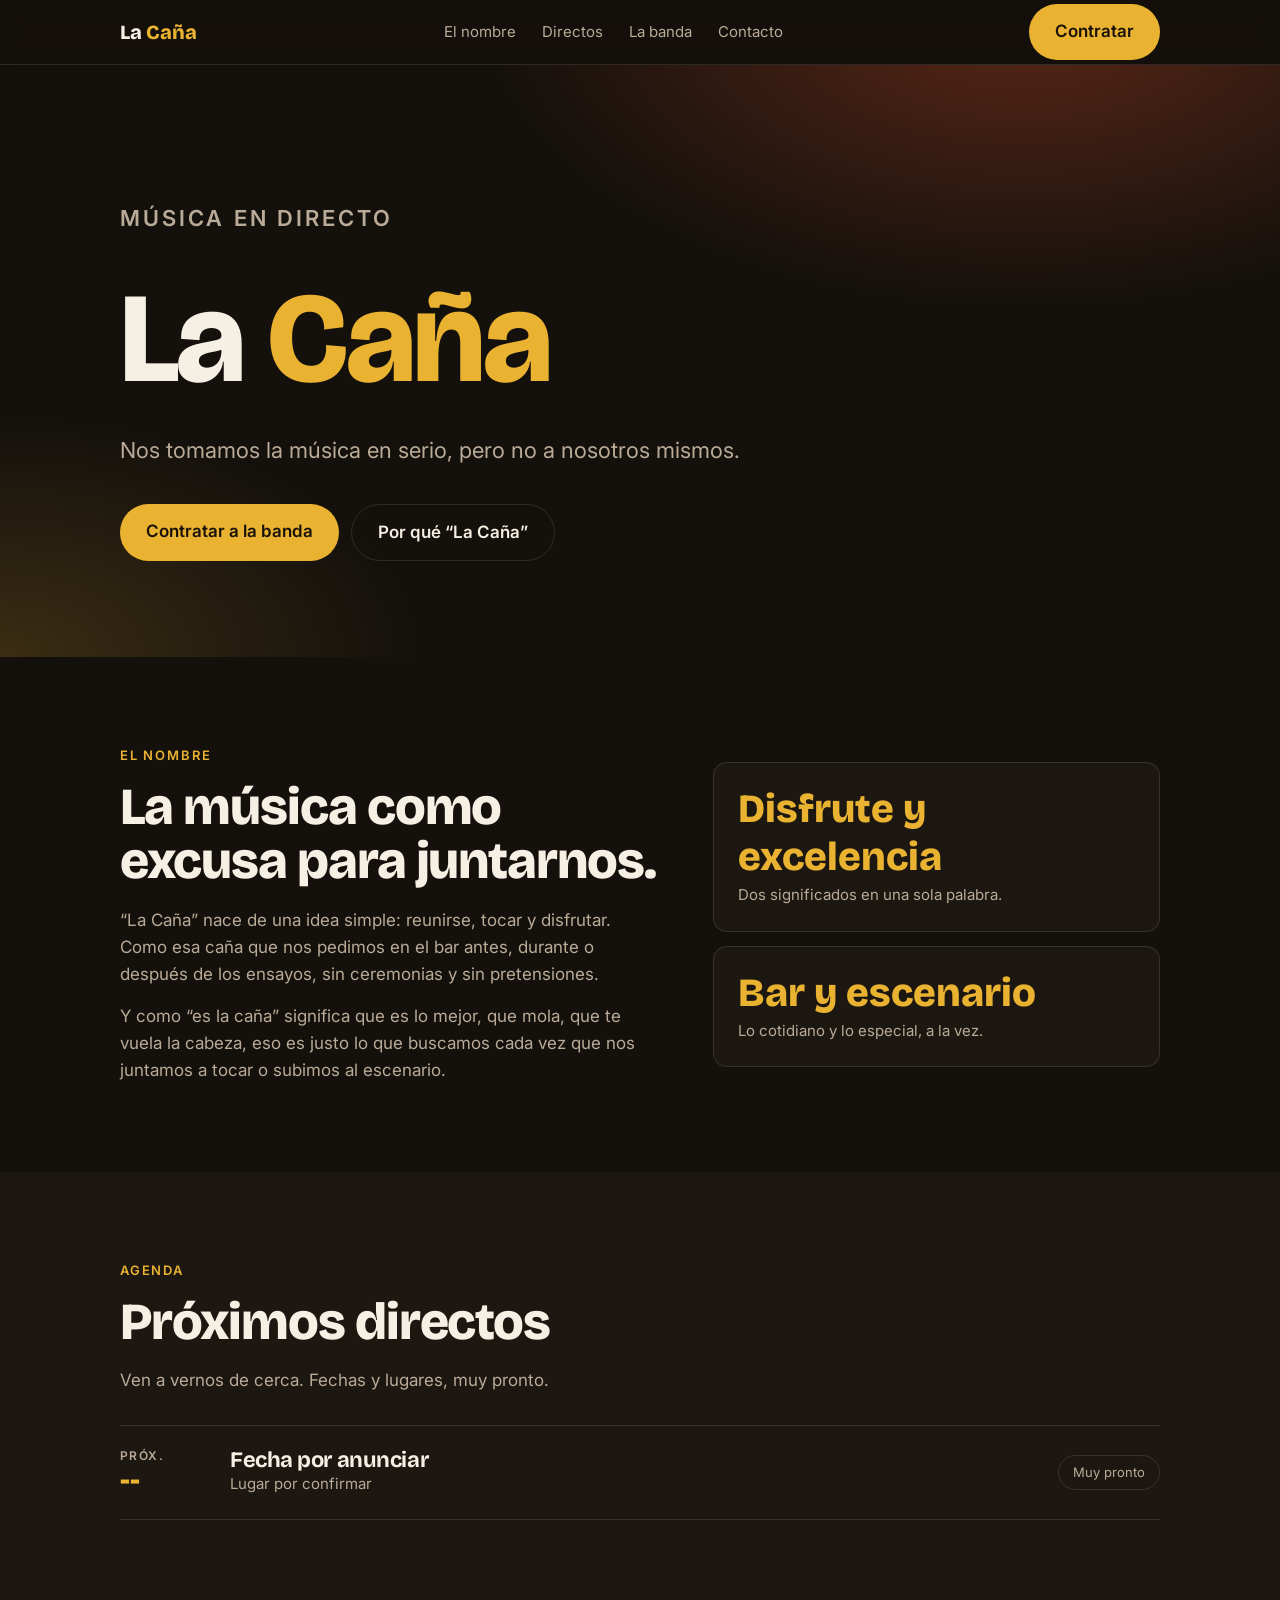
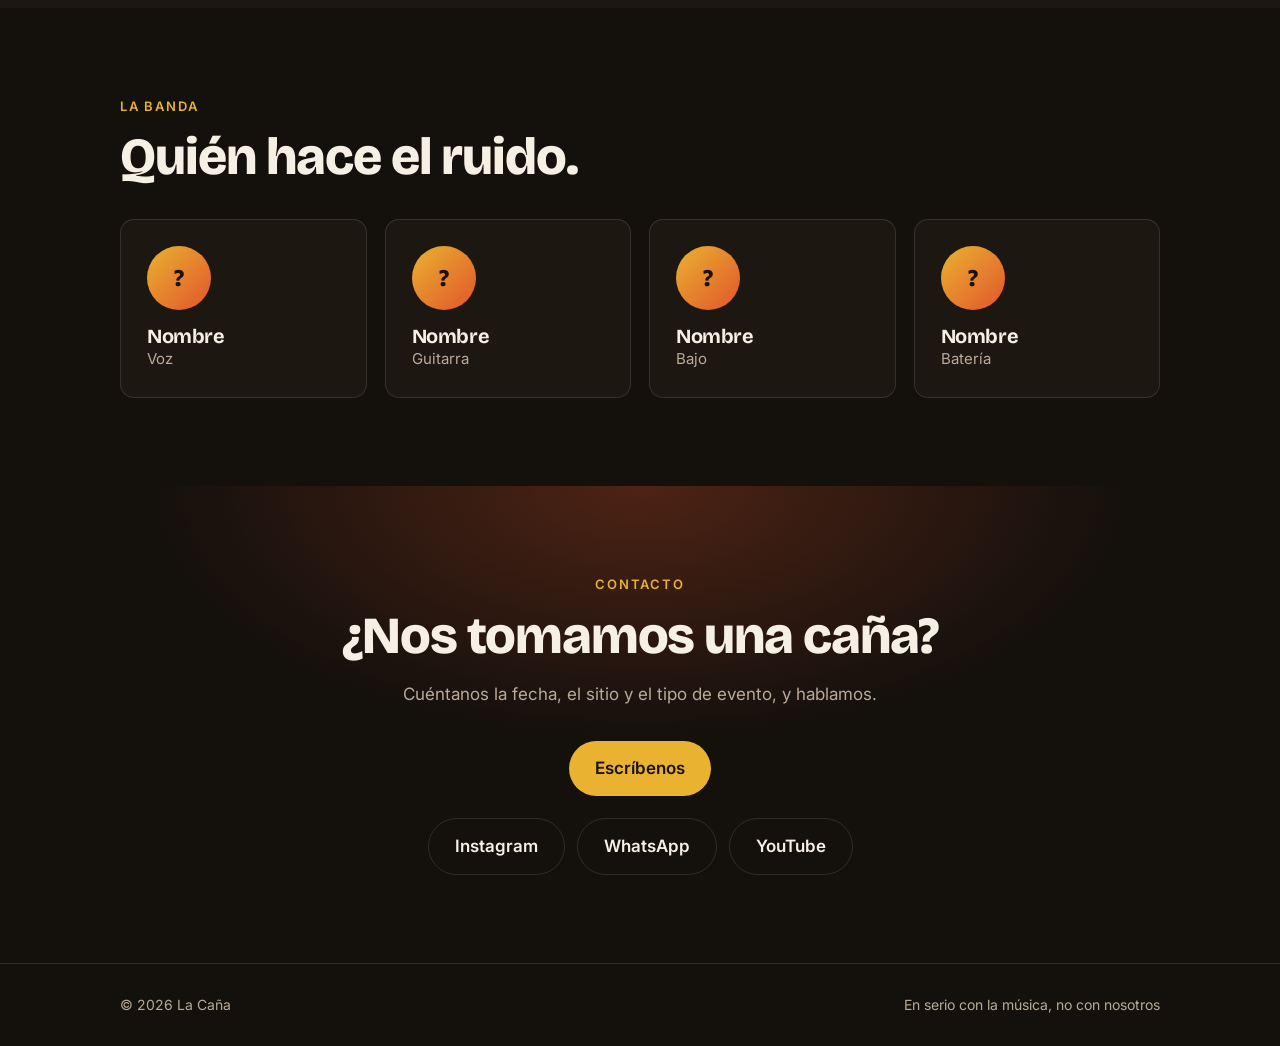
==== index.html @ 017aa0c3 "Reescribe la landing con la historia del nombre La Caña Co-Authored-By: Claude Sonnet 5.5 <noreply@a" ====
<!doctype html>
<html lang="es">
<head>
<meta charset="utf-8">
<meta name="viewport" content="width=device-width, initial-scale=1">
<title>La Caña — Música en directo</title>
<meta La Caña: nos tomamos la música en serio, pero no a nosotros mismos. Directos, fechas y contratación.">
<meta property="La Caña">
<meta property="Nos tomamos la música en serio, pero no a nosotros mismos.">
<meta property="og:type" content="website">
<link rel="preconnect" href="https://fonts.googleapis.com">
<link rel="preconnect" href="https://fonts.gstatic.com" crossorigin>
<link href="https://fonts.googleapis.com/css2?family=Bricolage+Grotesque:wght@600;800&family=Inter:wght@400;500;600&display=swap" rel="stylesheet">
<style>
:root{
  --bg:#14100c; --bg2:#1d1712; --ink:#f6efe4; --mute:#b9ab97;
  --cane:#e9b230; --fire:#e2552b; --line:rgba(246,239,228,.12);
  --r:14px;
}
*{box-sizing:border-box;margin:0}
html{scroll-behavior:smooth}
body{background:var(--bg);color:var(--ink);font:17px/1.6 Inter,system-ui,sans-serif;-webkit-font-smoothing:antialiased}
h1,h2,h3{font-family:'Bricolage Grotesque',Inter,sans-serif;line-height:1.05;letter-spacing:-.02em}
a{color:inherit}
.wrap{max-width:1080px;margin:0 auto;padding:0 20px}
section{padding:88px 0}
.eyebrow{font-size:13px;font-weight:600;letter-spacing:.14em;text-transform:uppercase;color:var(--cane);margin-bottom:14px}
h2{font-size:clamp(32px,5vw,52px);font-weight:800;margin-bottom:18px}
.lead{color:var(--mute);max-width:56ch}

/* nav */
nav{position:sticky;top:0;z-index:10;background:rgba(20,16,12,.85);backdrop-filter:blur(10px);border-bottom:1px solid var(--line)}
nav .wrap{display:flex;align-items:center;justify-content:space-between;height:64px}
.logo{font-family:'Bricolage Grotesque';font-weight:800;font-size:20px;text-decoration:none}
.logo span{color:var(--cane)}
nav ul{display:flex;gap:26px;list-style:none;padding:0}
nav ul a{text-decoration:none;font-size:15px;color:var(--mute)}
nav ul a:hover{color:var(--ink)}
.btn{display:inline-block;background:var(--cane);color:#1a1208;font-weight:600;padding:14px 26px;border-radius:999px;text-decoration:none;transition:transform .15s,background .15s}
.btn:hover{transform:translateY(-2px);background:#f3c14d}
.btn.ghost{background:none;color:var(--ink);border:1px solid var(--line)}
.btn.ghost:hover{background:var(--bg2)}
@media(max-width:720px){nav ul{display:none}}

/* hero */
.hero{padding:110px 0 96px;background:
  radial-gradient(900px 500px at 80% -10%,rgba(226,85,43,.35),transparent 60%),
  radial-gradient(700px 400px at 0% 100%,rgba(233,178,48,.18),transparent 60%)}
.hero h1{font-size:clamp(54px,11vw,128px);font-weight:800}
.hero h1 em{font-style:normal;color:var(--cane)}
.hero p{font-size:clamp(18px,2.4vw,22px);color:var(--mute);max-width:46ch;margin:26px 0 36px}
.cta{display:flex;gap:12px;flex-wrap:wrap}

/* about */
.about{display:grid;grid-template-columns:1.2fr 1fr;gap:56px;align-items:center}
.stats{display:grid;gap:14px}
.stat{background:var(--bg2);border:1px solid var(--line);border-radius:var(--r);padding:22px 24px}
.stat b{display:block;font:800 40px 'Bricolage Grotesque';color:var(--cane)}
.stat span{color:var(--mute);font-size:15px}
@media(max-width:800px){.about{grid-template-columns:1fr}}

/* shows */
.alt{background:var(--bg2)}
.shows{list-style:none;padding:0;margin-top:30px;border-top:1px solid var(--line)}
.shows li{display:grid;grid-template-columns:90px 1fr auto;gap:20px;align-items:center;padding:22px 0;border-bottom:1px solid var(--line)}
.date{font:800 28px 'Bricolage Grotesque';color:var(--cane)}
.date small{display:block;font:600 12px Inter;letter-spacing:.12em;color:var(--mute)}
.shows h3{font-size:22px}
.shows p{color:var(--mute);font-size:15px}
.tag{font-size:13px;border:1px solid var(--line);border-radius:999px;padding:6px 14px;color:var(--mute);text-decoration:none}
a.tag:hover{color:var(--ink);border-color:var(--cane)}
@media(max-width:600px){.shows li{grid-template-columns:70px 1fr}.shows .tag{grid-column:2}}

/* members */
.members{display:grid;grid-template-columns:repeat(auto-fit,minmax(200px,1fr));gap:18px;margin-top:34px}
.member{background:var(--bg2);border:1px solid var(--line);border-radius:var(--r);padding:26px}
.avatar{width:64px;height:64px;border-radius:50%;background:linear-gradient(135deg,var(--cane),var(--fire));display:grid;place-items:center;font:800 24px 'Bricolage Grotesque';color:#1a1208;margin-bottom:16px}
.member h3{font-size:20px}
.member p{color:var(--mute);font-size:15px}

/* contact */
.contact{text-align:center;background:
  radial-gradient(700px 360px at 50% 0%,rgba(226,85,43,.28),transparent 70%)}
.contact .lead{margin:0 auto 32px}
.links{display:flex;gap:12px;justify-content:center;flex-wrap:wrap;margin-top:22px}
footer{padding:30px 0;border-top:1px solid var(--line);color:var(--mute);font-size:14px}
footer .wrap{display:flex;justify-content:space-between;gap:12px;flex-wrap:wrap}
@media(prefers-reduced-motion:reduce){*{transition:none!important;scroll-behavior:auto!important}}
</style>
</head>
<body>

<nav>
  <div class="wrap">
    <a class="logo" href="#top">La <span>Caña</span></a>
    <ul>
      <li><a href="#nombre">El nombre</a></li>
      <li><a href="#shows">Directos</a></li>
      <li><a href="#banda">La banda</a></li>
      <li><a href="#contacto">Contacto</a></li>
    </ul>
    <a class="btn" href="#contacto">Contratar</a>
  </div>
</nav>

<header class="hero" id="top">
  <div class="wrap">
    <p class="eyebrow">Música en directo</p>
    <h1>La <em>Caña</em></h1>
    <p>Nos tomamos la música en serio, pero no a nosotros mismos.</p>
    <div class="cta">
      <a class="btn" href="#contacto">Contratar a la banda</a>
      <a class="btn ghost" href="#nombre">Por qué “La Caña”</a>
    </div>
  </div>
</header>

<section id="nombre">
  <div class="wrap about">
    <div>
      <p class="eyebrow">El nombre</p>
      <h2>La música como excusa para juntarnos.</h2>
      <p class="lead">“La Caña” nace de una idea simple: reunirse, tocar y disfrutar. Como esa caña que nos pedimos en el bar antes, durante o después de los ensayos, sin ceremonias y sin pretensiones.</p>
      <p class="lead" style="margin-top:14px">Y como “es la caña” significa que es lo mejor, que mola, que te vuela la cabeza, eso es justo lo que buscamos cada vez que nos juntamos a tocar o subimos al escenario.</p>
    </div>
    <div class="stats">
      <div class="stat"><b>Disfrute y excelencia</b><span>Dos significados en una sola palabra.</span></div>
      <div class="stat"><b>Bar y escenario</b><span>Lo cotidiano y lo especial, a la vez.</span></div>
    </div>
  </div>
</section>

<section class="alt" id="shows">
  <div class="wrap">
    <p class="eyebrow">Agenda</p>
    <h2>Próximos directos</h2>
    <p class="lead">Ven a vernos de cerca. Fechas y lugares, muy pronto.</p>
    <ul class="shows">
      <li>
        <div class="date"><small>PRÓX.</small>--</div>
        <div><h3>Fecha por anunciar</h3><p>Lugar por confirmar</p></div>
        <span class="tag">Muy pronto</span>
      </li>
    </ul>
  </div>
</section>

<section id="banda">
  <div class="wrap">
    <p class="eyebrow">La banda</p>
    <h2>Quién hace el ruido.</h2>
    <div class="members">
      <div class="member"><div class="avatar">?</div><h3>Nombre</h3><p>Voz</p></div>
      <div class="member"><div class="avatar">?</div><h3>Nombre</h3><p>Guitarra</p></div>
      <div class="member"><div class="avatar">?</div><h3>Nombre</h3><p>Bajo</p></div>
      <div class="member"><div class="avatar">?</div><h3>Nombre</h3><p>Batería</p></div>
    </div>
  </div>
</section>

<section class="contact alt" id="contacto">
  <div class="wrap">
    <p class="eyebrow">Contacto</p>
    <h2>¿Nos tomamos una caña?</h2>
    <p class="lead">Cuéntanos la fecha, el sitio y el tipo de evento, y hablamos.</p>
    <a class="btn" href="mailto:contacto@lacana.example?subject=Contratación%20-%20La%20Caña">Escríbenos</a>
    <div class="links">
      <a class="btn ghost" href="https://instagram.com/" rel="noopener">Instagram</a>
      <a class="btn ghost" href="https://wa.me/" rel="noopener">WhatsApp</a>
      <a class="btn ghost" href="https://youtube.com/" rel="noopener">YouTube</a>
    </div>
  </div>
</section>

<footer>
  <div class="wrap">
    <span>© 2026 La Caña</span>
    <span>En serio con la música, no con nosotros</span>
  </div>
</footer>

</body>
</html>
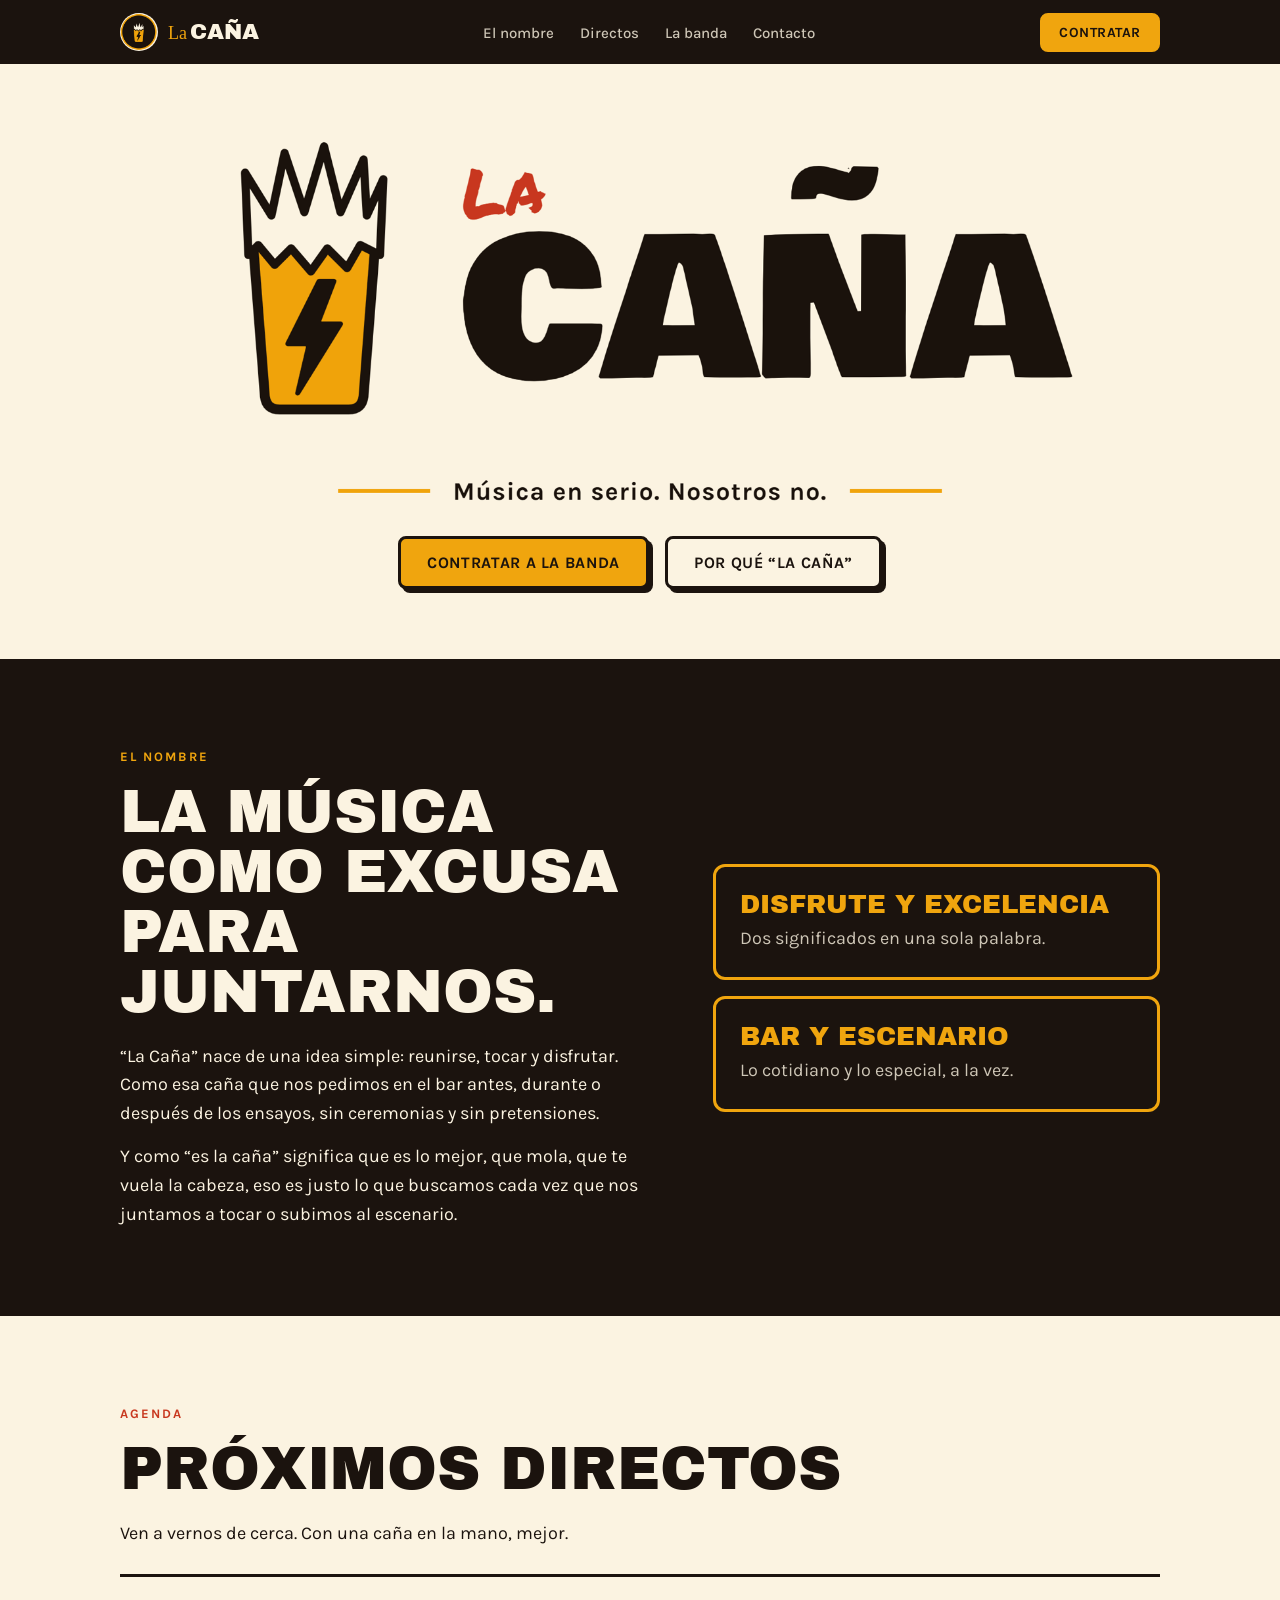
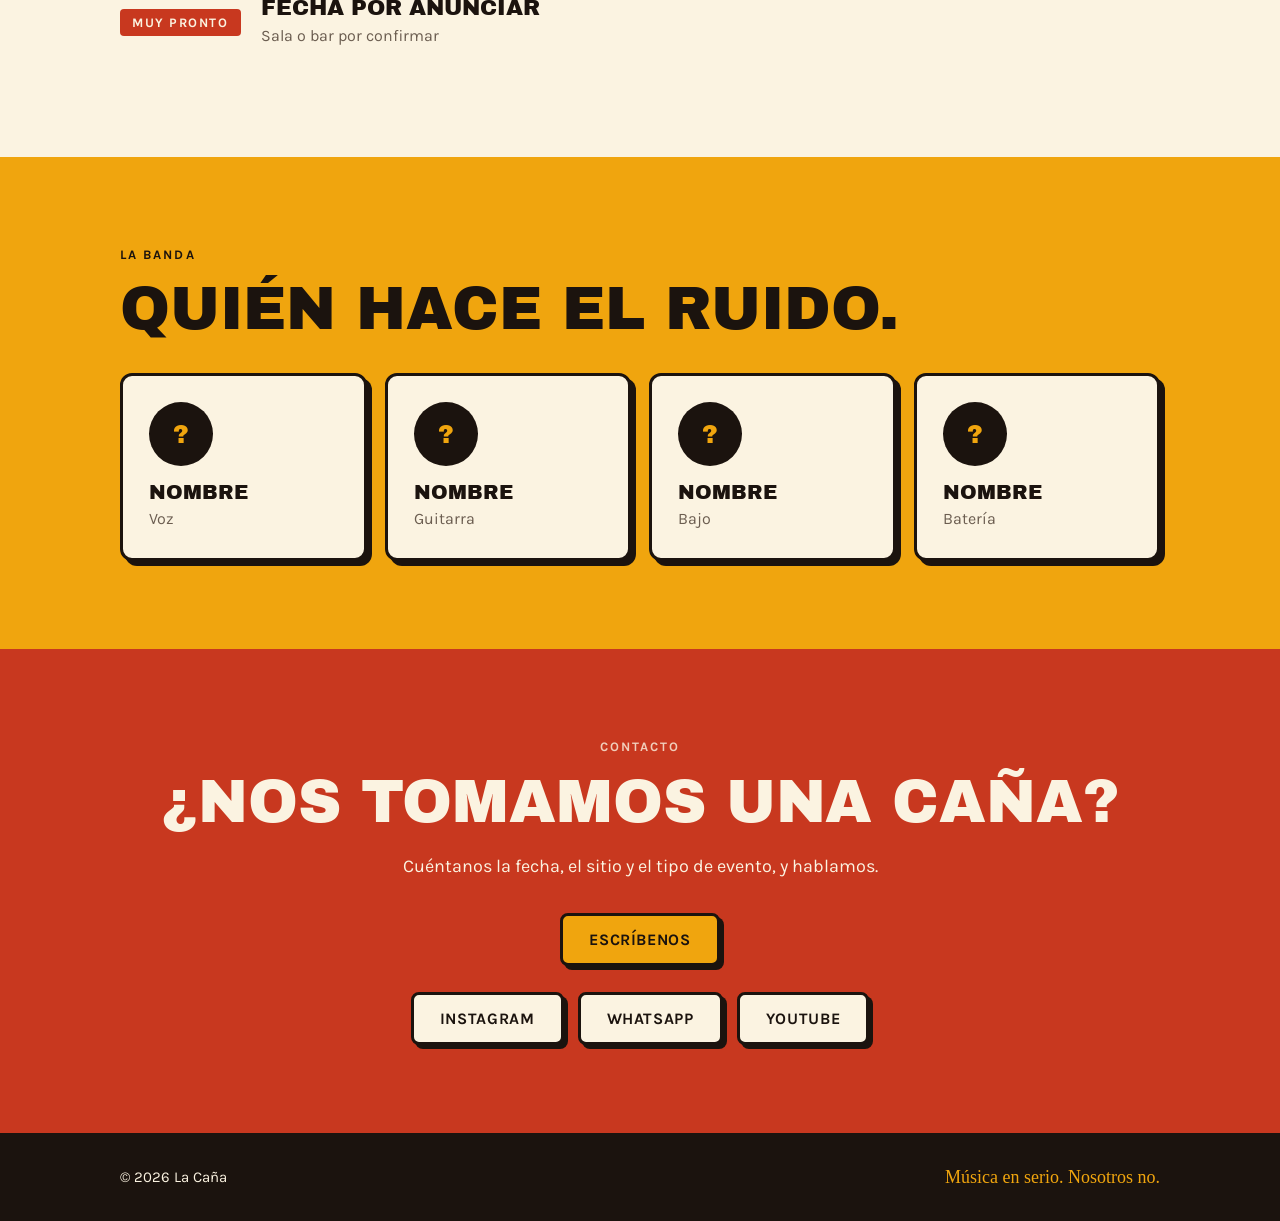
==== commit 67f006b8: "Aplica la identidad visual de La Caña (logo, paleta, tipografías) Co-Authored-By: Claude Sonnet 5.5 " ====
--- a/index.html
+++ b/index.html
@@ -3,88 +3,84 @@
 <head>
 <meta charset="utf-8">
 <meta name="viewport" content="width=device-width, initial-scale=1">
-<title>La Caña — Música en directo</title>
-<meta La Caña: nos tomamos la música en serio, pero no a nosotros mismos. Directos, fechas y contratación.">
-<meta property="La Caña">
-<meta property="Nos tomamos la música en serio, pero no a nosotros mismos.">
-<meta property="og:type" content="website">
+<title>La Caña — Música en serio. Nosotros no.</title>
+<meta name="description" content="La Caña: nos tomamos la música en serio, pero no a nosotros mismos. Directos, fechas y contratación.">
+<meta property="og:title" content="La Caña">
+<meta property="og:description" content="Música en serio. Nosotros no.">
+<meta property="og:image" content="assets/logo.png">
+<link rel="icon" href="assets/avatar.png" type="image/png">
 <link rel="preconnect" href="https://fonts.googleapis.com">
 <link rel="preconnect" href="https://fonts.gstatic.com" crossorigin>
-<link href="https://fonts.googleapis.com/css2?family=Bricolage+Grotesque:wght@600;800&family=Inter:wght@400;500;600&display=swap" rel="stylesheet">
+<link href="https://fonts.googleapis.com/css2?family=Archivo+Black&family=Permanent+Marker&family=Karla:wght@400;500;700&display=swap" rel="stylesheet">
 <style>
 :root{
-  --bg:#14100c; --bg2:#1d1712; --ink:#f6efe4; --mute:#b9ab97;
-  --cane:#e9b230; --fire:#e2552b; --line:rgba(246,239,228,.12);
-  --r:14px;
+  --cream:#fbf3e1; --ink:#1b130e; --amber:#f0a50e; --red:#c8381f;
+  --mute:#6b5d50; --line:rgba(27,19,14,.14);
 }
 *{box-sizing:border-box;margin:0}
 html{scroll-behavior:smooth}
-body{background:var(--bg);color:var(--ink);font:17px/1.6 Inter,system-ui,sans-serif;-webkit-font-smoothing:antialiased}
-h1,h2,h3{font-family:'Bricolage Grotesque',Inter,sans-serif;line-height:1.05;letter-spacing:-.02em}
+body{background:var(--cream);color:var(--ink);font:18px/1.6 Karla,system-ui,sans-serif;-webkit-font-smoothing:antialiased}
+h1,h2,h3{font-family:'Archivo Black',Impact,sans-serif;font-weight:400;line-height:1;text-transform:uppercase}
 a{color:inherit}
 .wrap{max-width:1080px;margin:0 auto;padding:0 20px}
 section{padding:88px 0}
-.eyebrow{font-size:13px;font-weight:600;letter-spacing:.14em;text-transform:uppercase;color:var(--cane);margin-bottom:14px}
-h2{font-size:clamp(32px,5vw,52px);font-weight:800;margin-bottom:18px}
-.lead{color:var(--mute);max-width:56ch}
+.eyebrow{font-weight:700;font-size:13px;letter-spacing:.16em;text-transform:uppercase;color:var(--red);margin-bottom:14px}
+h2{font-size:clamp(34px,6vw,60px);margin-bottom:20px}
+.hand{font-family:'Permanent Marker',cursive;text-transform:none}
+.lead{max-width:54ch}
 
-/* nav */
-nav{position:sticky;top:0;z-index:10;background:rgba(20,16,12,.85);backdrop-filter:blur(10px);border-bottom:1px solid var(--line)}
+nav{position:sticky;top:0;z-index:10;background:var(--ink);color:var(--cream)}
 nav .wrap{display:flex;align-items:center;justify-content:space-between;height:64px}
-.logo{font-family:'Bricolage Grotesque';font-weight:800;font-size:20px;text-decoration:none}
-.logo span{color:var(--cane)}
+.brand{display:flex;align-items:center;gap:10px;text-decoration:none;font:400 22px 'Archivo Black';text-transform:uppercase}
+.brand img{width:38px;height:38px;border-radius:50%}
+.brand .hand{color:var(--amber);font-size:18px;margin-right:-4px}
 nav ul{display:flex;gap:26px;list-style:none;padding:0}
-nav ul a{text-decoration:none;font-size:15px;color:var(--mute)}
-nav ul a:hover{color:var(--ink)}
-.btn{display:inline-block;background:var(--cane);color:#1a1208;font-weight:600;padding:14px 26px;border-radius:999px;text-decoration:none;transition:transform .15s,background .15s}
-.btn:hover{transform:translateY(-2px);background:#f3c14d}
-.btn.ghost{background:none;color:var(--ink);border:1px solid var(--line)}
-.btn.ghost:hover{background:var(--bg2)}
+nav ul a{text-decoration:none;font-size:15px;font-weight:500;opacity:.8}
+nav ul a:hover{opacity:1;color:var(--amber)}
+.btn{display:inline-block;background:var(--amber);color:var(--ink);font:700 16px Karla;letter-spacing:.04em;text-transform:uppercase;padding:14px 26px;border:3px solid var(--ink);border-radius:8px;text-decoration:none;box-shadow:4px 4px 0 var(--ink);transition:transform .12s,box-shadow .12s}
+.btn:hover{transform:translate(2px,2px);box-shadow:2px 2px 0 var(--ink)}
+.btn.alt{background:var(--cream)}
+nav .btn{padding:8px 16px;font-size:14px;border-color:var(--amber);box-shadow:none}
 @media(max-width:720px){nav ul{display:none}}
 
-/* hero */
-.hero{padding:110px 0 96px;background:
-  radial-gradient(900px 500px at 80% -10%,rgba(226,85,43,.35),transparent 60%),
-  radial-gradient(700px 400px at 0% 100%,rgba(233,178,48,.18),transparent 60%)}
-.hero h1{font-size:clamp(54px,11vw,128px);font-weight:800}
-.hero h1 em{font-style:normal;color:var(--cane)}
-.hero p{font-size:clamp(18px,2.4vw,22px);color:var(--mute);max-width:46ch;margin:26px 0 36px}
-.cta{display:flex;gap:12px;flex-wrap:wrap}
+.hero{padding:40px 0 70px;text-align:center}
+.hero img{width:min(920px,100%);height:auto;display:block;margin:0 auto 10px}
+.cta{display:flex;gap:16px;justify-content:center;flex-wrap:wrap}
 
-/* about */
+.dark{background:var(--ink);color:var(--cream)}
+.dark .eyebrow{color:var(--amber)}
 .about{display:grid;grid-template-columns:1.2fr 1fr;gap:56px;align-items:center}
-.stats{display:grid;gap:14px}
-.stat{background:var(--bg2);border:1px solid var(--line);border-radius:var(--r);padding:22px 24px}
-.stat b{display:block;font:800 40px 'Bricolage Grotesque';color:var(--cane)}
-.stat span{color:var(--mute);font-size:15px}
+.about .lead+.lead{margin-top:14px}
+.pairs{display:grid;gap:16px}
+.pair{border:3px solid var(--amber);border-radius:12px;padding:24px}
+.pair b{display:block;font:400 26px 'Archivo Black';text-transform:uppercase;color:var(--amber);line-height:1.05;margin-bottom:6px}
+.pair span{opacity:.8}
 @media(max-width:800px){.about{grid-template-columns:1fr}}
 
-/* shows */
-.alt{background:var(--bg2)}
-.shows{list-style:none;padding:0;margin-top:30px;border-top:1px solid var(--line)}
-.shows li{display:grid;grid-template-columns:90px 1fr auto;gap:20px;align-items:center;padding:22px 0;border-bottom:1px solid var(--line)}
-.date{font:800 28px 'Bricolage Grotesque';color:var(--cane)}
-.date small{display:block;font:600 12px Inter;letter-spacing:.12em;color:var(--mute)}
-.shows h3{font-size:22px}
-.shows p{color:var(--mute);font-size:15px}
-.tag{font-size:13px;border:1px solid var(--line);border-radius:999px;padding:6px 14px;color:var(--mute);text-decoration:none}
-a.tag:hover{color:var(--ink);border-color:var(--cane)}
-@media(max-width:600px){.shows li{grid-template-columns:70px 1fr}.shows .tag{grid-column:2}}
+.gigs{display:grid;grid-template-columns:minmax(0,340px) 1fr;gap:56px;align-items:center}
+.gigs img{width:100%;height:auto;border-radius:10px;border:3px solid var(--ink);box-shadow:8px 8px 0 var(--amber)}
+.date-row{display:flex;gap:20px;align-items:center;margin-top:26px;padding:20px 0;border-top:3px solid var(--ink)}
+.date-row .tag{font:700 13px Karla;letter-spacing:.12em;text-transform:uppercase;background:var(--red);color:var(--cream);padding:6px 12px;border-radius:4px;white-space:nowrap}
+.date-row h3{font-size:22px;margin-bottom:4px}
+.date-row p{color:var(--mute);font-size:16px}
+@media(max-width:800px){.gigs{grid-template-columns:1fr;gap:40px}.gigs img{max-width:340px}}
 
-/* members */
+.amber{background:var(--amber)}
+.amber .eyebrow{color:var(--ink)}
 .members{display:grid;grid-template-columns:repeat(auto-fit,minmax(200px,1fr));gap:18px;margin-top:34px}
-.member{background:var(--bg2);border:1px solid var(--line);border-radius:var(--r);padding:26px}
-.avatar{width:64px;height:64px;border-radius:50%;background:linear-gradient(135deg,var(--cane),var(--fire));display:grid;place-items:center;font:800 24px 'Bricolage Grotesque';color:#1a1208;margin-bottom:16px}
-.member h3{font-size:20px}
-.member p{color:var(--mute);font-size:15px}
+.member{background:var(--cream);border:3px solid var(--ink);border-radius:12px;padding:26px;box-shadow:5px 5px 0 var(--ink)}
+.member .ph{width:64px;height:64px;border-radius:50%;background:var(--ink);color:var(--amber);display:grid;place-items:center;font:400 26px 'Archivo Black';margin-bottom:16px}
+.member h3{font-size:20px;margin-bottom:4px}
+.member p{color:var(--mute);font-size:16px}
 
-/* contact */
-.contact{text-align:center;background:
-  radial-gradient(700px 360px at 50% 0%,rgba(226,85,43,.28),transparent 70%)}
+.contact{background:var(--red);color:var(--cream);text-align:center}
+.contact .eyebrow{color:var(--cream);opacity:.8}
 .contact .lead{margin:0 auto 32px}
-.links{display:flex;gap:12px;justify-content:center;flex-wrap:wrap;margin-top:22px}
-footer{padding:30px 0;border-top:1px solid var(--line);color:var(--mute);font-size:14px}
-footer .wrap{display:flex;justify-content:space-between;gap:12px;flex-wrap:wrap}
+.contact .btn{border-color:var(--ink)}
+.links{display:flex;gap:14px;justify-content:center;flex-wrap:wrap;margin-top:26px}
+footer{background:var(--ink);color:var(--cream);padding:30px 0;font-size:15px}
+footer .wrap{display:flex;justify-content:space-between;gap:12px;flex-wrap:wrap;align-items:center}
+footer .hand{color:var(--amber);font-size:18px}
 @media(prefers-reduced-motion:reduce){*{transition:none!important;scroll-behavior:auto!important}}
 </style>
 </head>
@@ -92,10 +88,10 @@
 
 <nav>
   <div class="wrap">
-    <a class="logo" href="#top">La <span>Caña</span></a>
+    <a class="brand" href="#top"><img src="assets/avatar.png" alt=""><span><span class="hand">La</span> Caña</span></a>
     <ul>
       <li><a href="#nombre">El nombre</a></li>
-      <li><a href="#shows">Directos</a></li>
+      <li><a href="#directos">Directos</a></li>
       <li><a href="#banda">La banda</a></li>
       <li><a href="#contacto">Contacto</a></li>
     </ul>
@@ -105,69 +101,66 @@
 
 <header class="hero" id="top">
   <div class="wrap">
-    <p class="eyebrow">Música en directo</p>
-    <h1>La <em>Caña</em></h1>
-    <p>Nos tomamos la música en serio, pero no a nosotros mismos.</p>
+    <img src="assets/logo.png" alt="La Caña — Música en serio. Nosotros no." width="1400" height="642">
     <div class="cta">
       <a class="btn" href="#contacto">Contratar a la banda</a>
-      <a class="btn ghost" href="#nombre">Por qué “La Caña”</a>
+      <a class="btn alt" href="#nombre">Por qué “La Caña”</a>
     </div>
   </div>
 </header>
 
-<section id="nombre">
+<section class="dark" id="nombre">
   <div class="wrap about">
     <div>
       <p class="eyebrow">El nombre</p>
       <h2>La música como excusa para juntarnos.</h2>
       <p class="lead">“La Caña” nace de una idea simple: reunirse, tocar y disfrutar. Como esa caña que nos pedimos en el bar antes, durante o después de los ensayos, sin ceremonias y sin pretensiones.</p>
-      <p class="lead" style="margin-top:14px">Y como “es la caña” significa que es lo mejor, que mola, que te vuela la cabeza, eso es justo lo que buscamos cada vez que nos juntamos a tocar o subimos al escenario.</p>
+      <p class="lead">Y como “es la caña” significa que es lo mejor, que mola, que te vuela la cabeza, eso es justo lo que buscamos cada vez que nos juntamos a tocar o subimos al escenario.</p>
     </div>
-    <div class="stats">
-      <div class="stat"><b>Disfrute y excelencia</b><span>Dos significados en una sola palabra.</span></div>
-      <div class="stat"><b>Bar y escenario</b><span>Lo cotidiano y lo especial, a la vez.</span></div>
+    <div class="pairs">
+      <div class="pair"><b>Disfrute y excelencia</b><span>Dos significados en una sola palabra.</span></div>
+      <div class="pair"><b>Bar y escenario</b><span>Lo cotidiano y lo especial, a la vez.</span></div>
     </div>
   </div>
 </section>
 
-<section class="alt" id="shows">
+<section id="directos">
   <div class="wrap">
-    <p class="eyebrow">Agenda</p>
-    <h2>Próximos directos</h2>
-    <p class="lead">Ven a vernos de cerca. Fechas y lugares, muy pronto.</p>
-    <ul class="shows">
-      <li>
-        <div class="date"><small>PRÓX.</small>--</div>
-        <div><h3>Fecha por anunciar</h3><p>Lugar por confirmar</p></div>
+    <div>
+      <p class="eyebrow">Agenda</p>
+      <h2>Próximos directos</h2>
+      <p class="lead">Ven a vernos de cerca. Con una caña en la mano, mejor.</p>
+      <div class="date-row">
         <span class="tag">Muy pronto</span>
-      </li>
-    </ul>
+        <div><h3>Fecha por anunciar</h3><p>Sala o bar por confirmar</p></div>
+      </div>
+    </div>
   </div>
 </section>
 
-<section id="banda">
+<section class="amber" id="banda">
   <div class="wrap">
     <p class="eyebrow">La banda</p>
     <h2>Quién hace el ruido.</h2>
     <div class="members">
-      <div class="member"><div class="avatar">?</div><h3>Nombre</h3><p>Voz</p></div>
-      <div class="member"><div class="avatar">?</div><h3>Nombre</h3><p>Guitarra</p></div>
-      <div class="member"><div class="avatar">?</div><h3>Nombre</h3><p>Bajo</p></div>
-      <div class="member"><div class="avatar">?</div><h3>Nombre</h3><p>Batería</p></div>
+      <div class="member"><div class="ph">?</div><h3>Nombre</h3><p>Voz</p></div>
+      <div class="member"><div class="ph">?</div><h3>Nombre</h3><p>Guitarra</p></div>
+      <div class="member"><div class="ph">?</div><h3>Nombre</h3><p>Bajo</p></div>
+      <div class="member"><div class="ph">?</div><h3>Nombre</h3><p>Batería</p></div>
     </div>
   </div>
 </section>
 
-<section class="contact alt" id="contacto">
+<section class="contact" id="contacto">
   <div class="wrap">
     <p class="eyebrow">Contacto</p>
     <h2>¿Nos tomamos una caña?</h2>
     <p class="lead">Cuéntanos la fecha, el sitio y el tipo de evento, y hablamos.</p>
-    <a class="btn" href="mailto:contacto@lacana.example?subject=Contratación%20-%20La%20Caña">Escríbenos</a>
+    <a class="btn" href="mailto:contacto@lacana.example?subject=Contrataci%C3%B3n%20-%20La%20Ca%C3%B1a">Escríbenos</a>
     <div class="links">
-      <a class="btn ghost" href="https://instagram.com/" rel="noopener">Instagram</a>
-      <a class="btn ghost" href="https://wa.me/" rel="noopener">WhatsApp</a>
-      <a class="btn ghost" href="https://youtube.com/" rel="noopener">YouTube</a>
+      <a class="btn alt" href="https://instagram.com/" rel="noopener">Instagram</a>
+      <a class="btn alt" href="https://wa.me/" rel="noopener">WhatsApp</a>
+      <a class="btn alt" href="https://youtube.com/" rel="noopener">YouTube</a>
     </div>
   </div>
 </section>
@@ -175,7 +168,7 @@
 <footer>
   <div class="wrap">
     <span>© 2026 La Caña</span>
-    <span>En serio con la música, no con nosotros</span>
+    <span class="hand">Música en serio. Nosotros no.</span>
   </div>
 </footer>
 
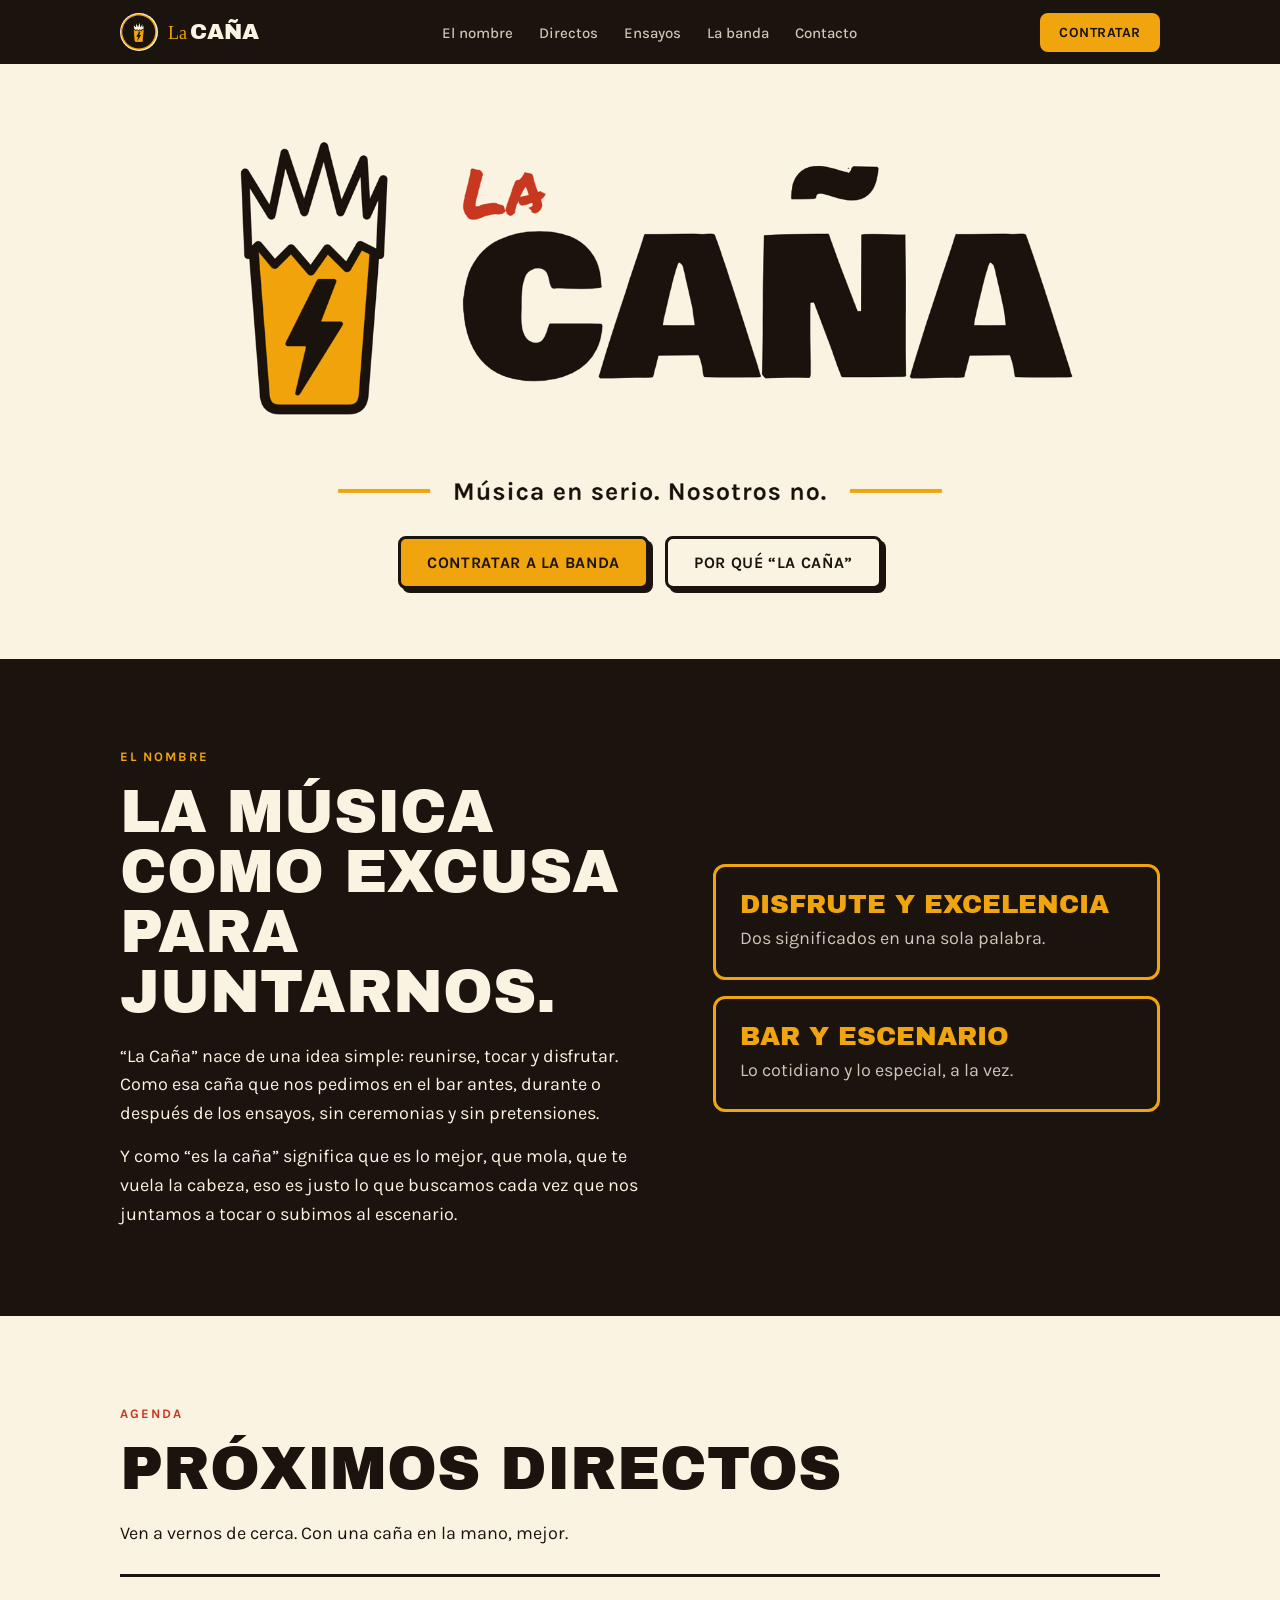
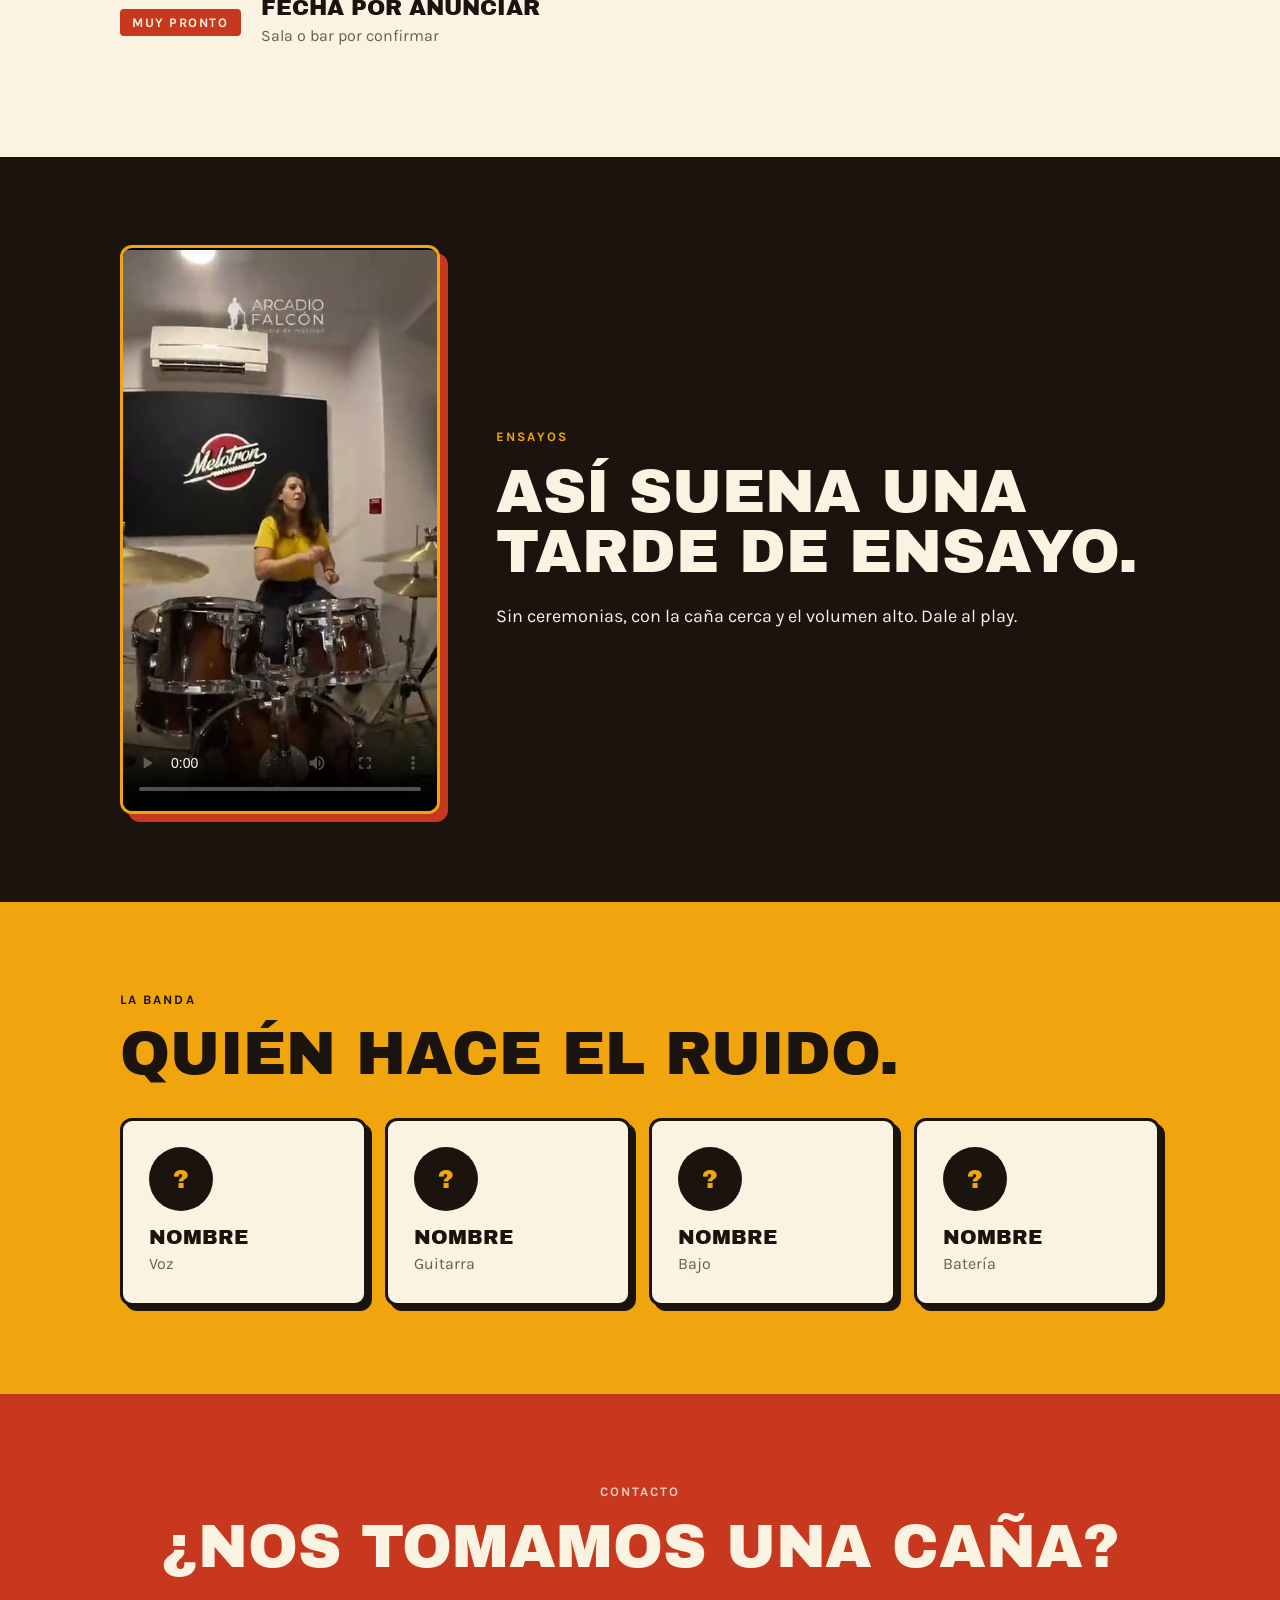
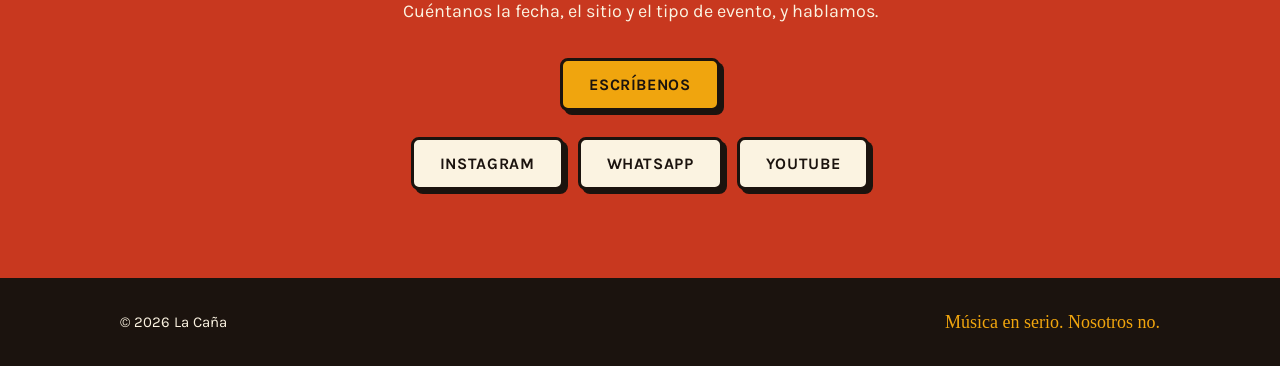
==== commit bbff9b99: "Adiciona seção Ensayos com vídeo de ensaio Co-Authored-By: Claude Sonnet 5.5 <noreply@anthropic.com>" ====
--- a/index.html
+++ b/index.html
@@ -65,6 +65,9 @@
 .date-row p{color:var(--mute);font-size:16px}
 @media(max-width:800px){.gigs{grid-template-columns:1fr;gap:40px}.gigs img{max-width:340px}}
 
+.ensayo{display:grid;grid-template-columns:minmax(0,320px) 1fr;gap:56px;align-items:center}
+.ensayo video{width:100%;height:auto;aspect-ratio:9/16;background:#000;border-radius:12px;border:3px solid var(--amber);box-shadow:8px 8px 0 var(--red)}
+@media(max-width:800px){.ensayo{grid-template-columns:1fr;gap:36px}.ensayo video{max-width:320px}}
 .amber{background:var(--amber)}
 .amber .eyebrow{color:var(--ink)}
 .members{display:grid;grid-template-columns:repeat(auto-fit,minmax(200px,1fr));gap:18px;margin-top:34px}
@@ -92,6 +95,7 @@
     <ul>
       <li><a href="#nombre">El nombre</a></li>
       <li><a href="#directos">Directos</a></li>
+      <li><a href="#ensayos">Ensayos</a></li>
       <li><a href="#banda">La banda</a></li>
       <li><a href="#contacto">Contacto</a></li>
     </ul>
@@ -138,6 +142,17 @@
   </div>
 </section>
 
+<section class="dark" id="ensayos">
+  <div class="wrap ensayo">
+    <video controls playsinline preload="metadata" poster="assets/ensayo-1.jpg" src="assets/ensayo-1.mp4"></video>
+    <div>
+      <p class="eyebrow">Ensayos</p>
+      <h2>Así suena una tarde de ensayo.</h2>
+      <p class="lead">Sin ceremonias, con la caña cerca y el volumen alto. Dale al play.</p>
+    </div>
+  </div>
+</section>
+
 <section class="amber" id="banda">
   <div class="wrap">
     <p class="eyebrow">La banda</p>
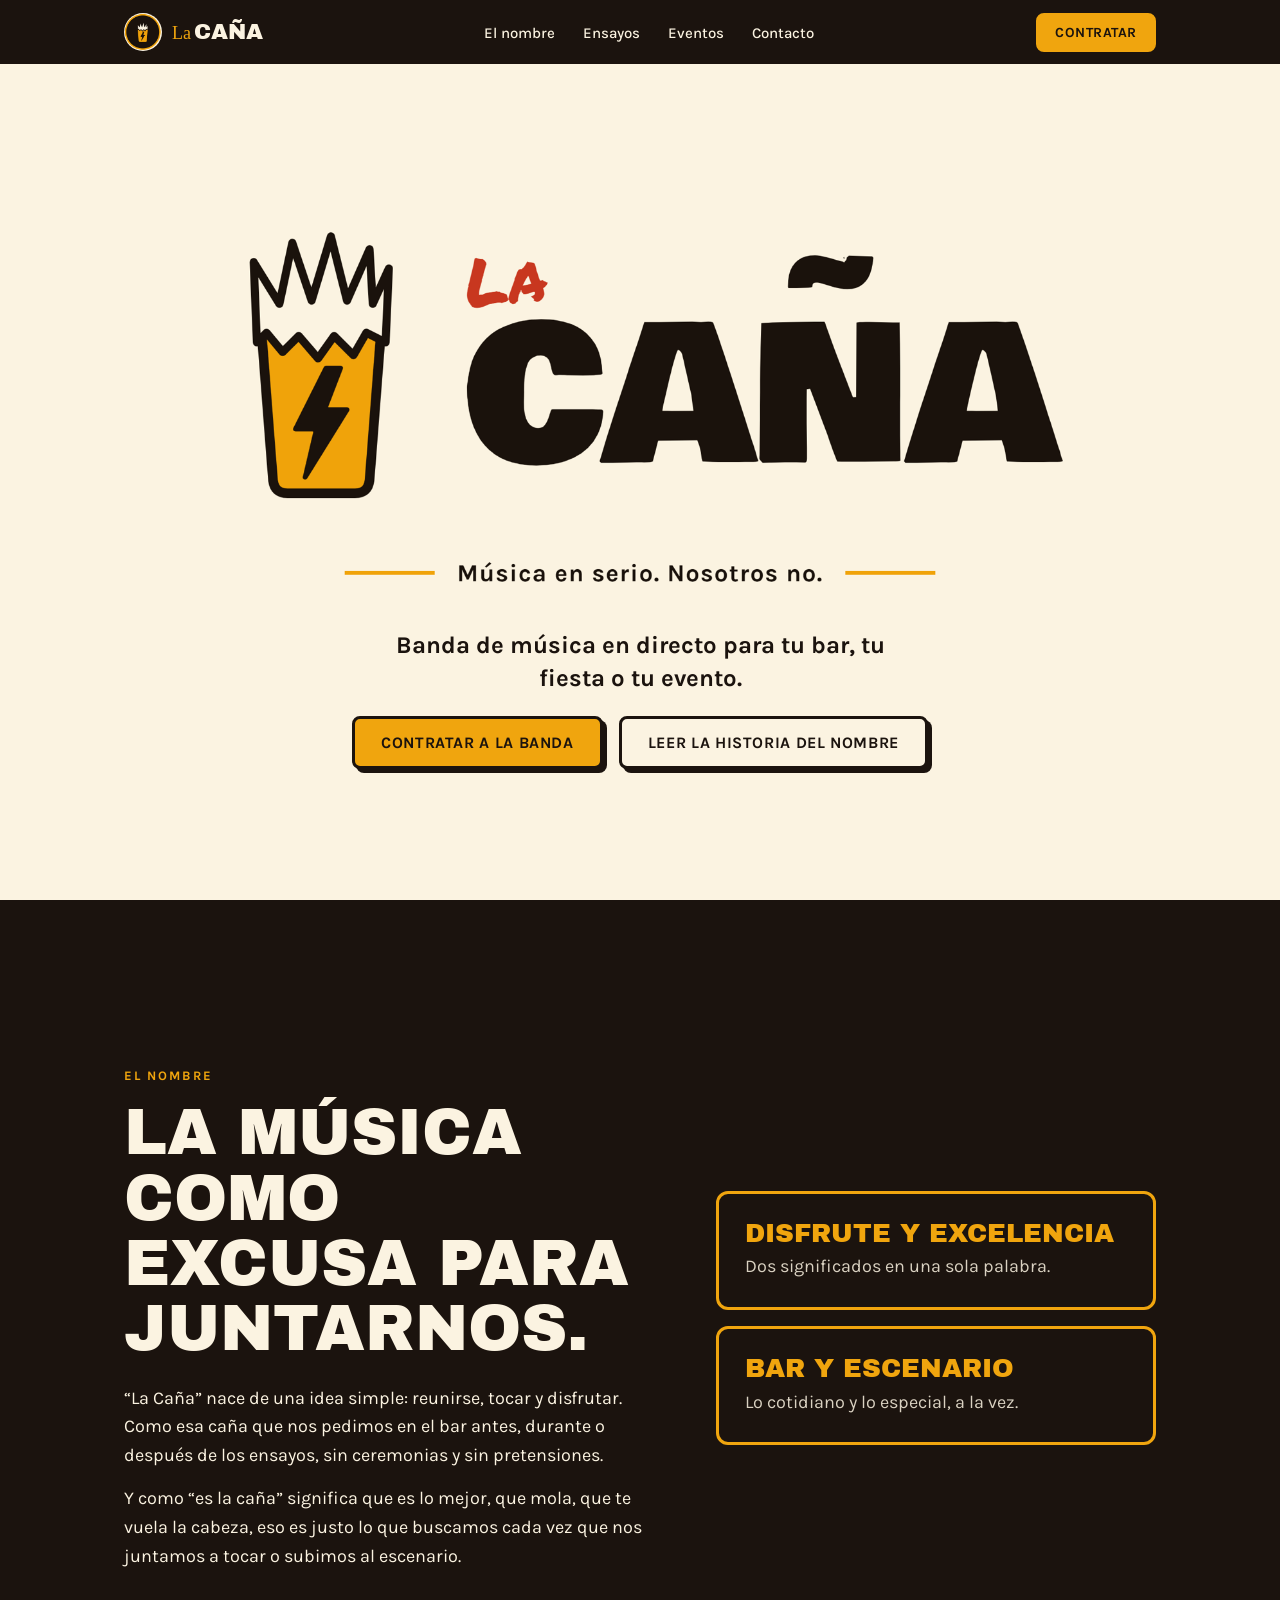
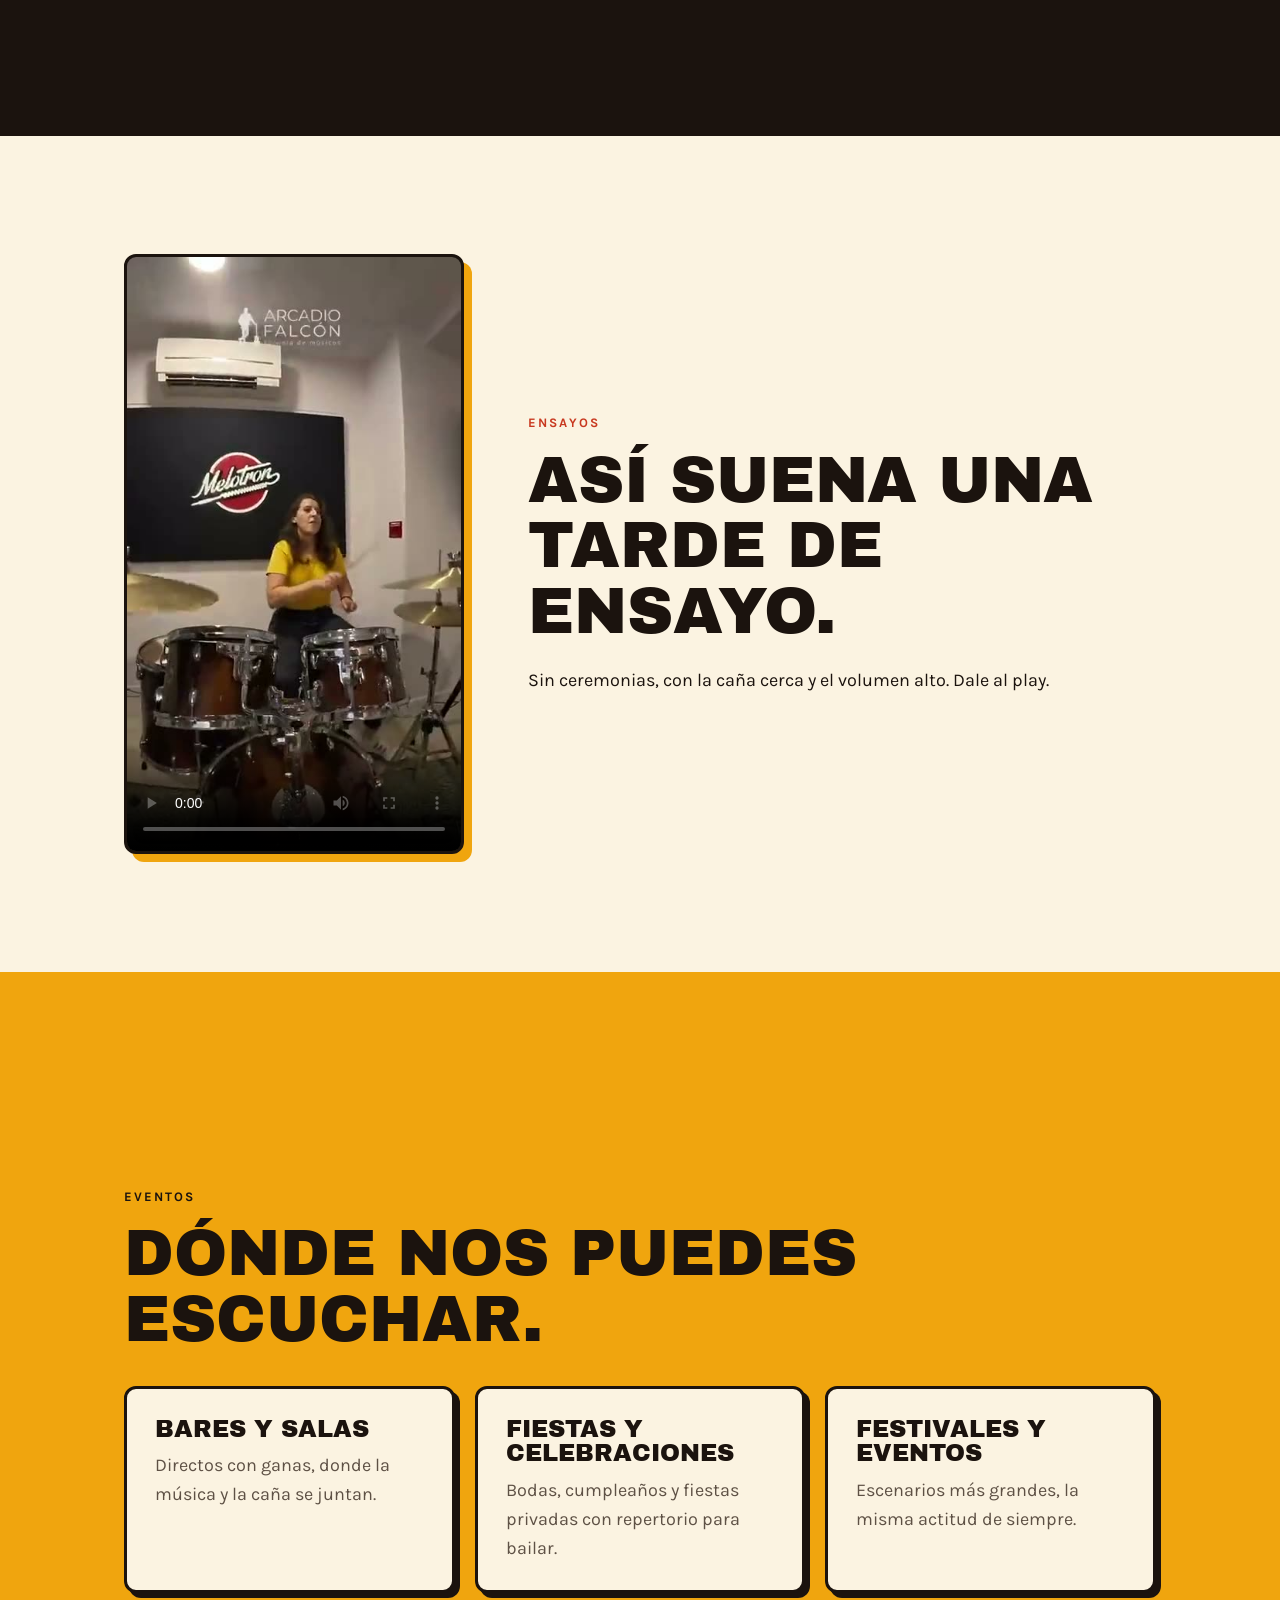
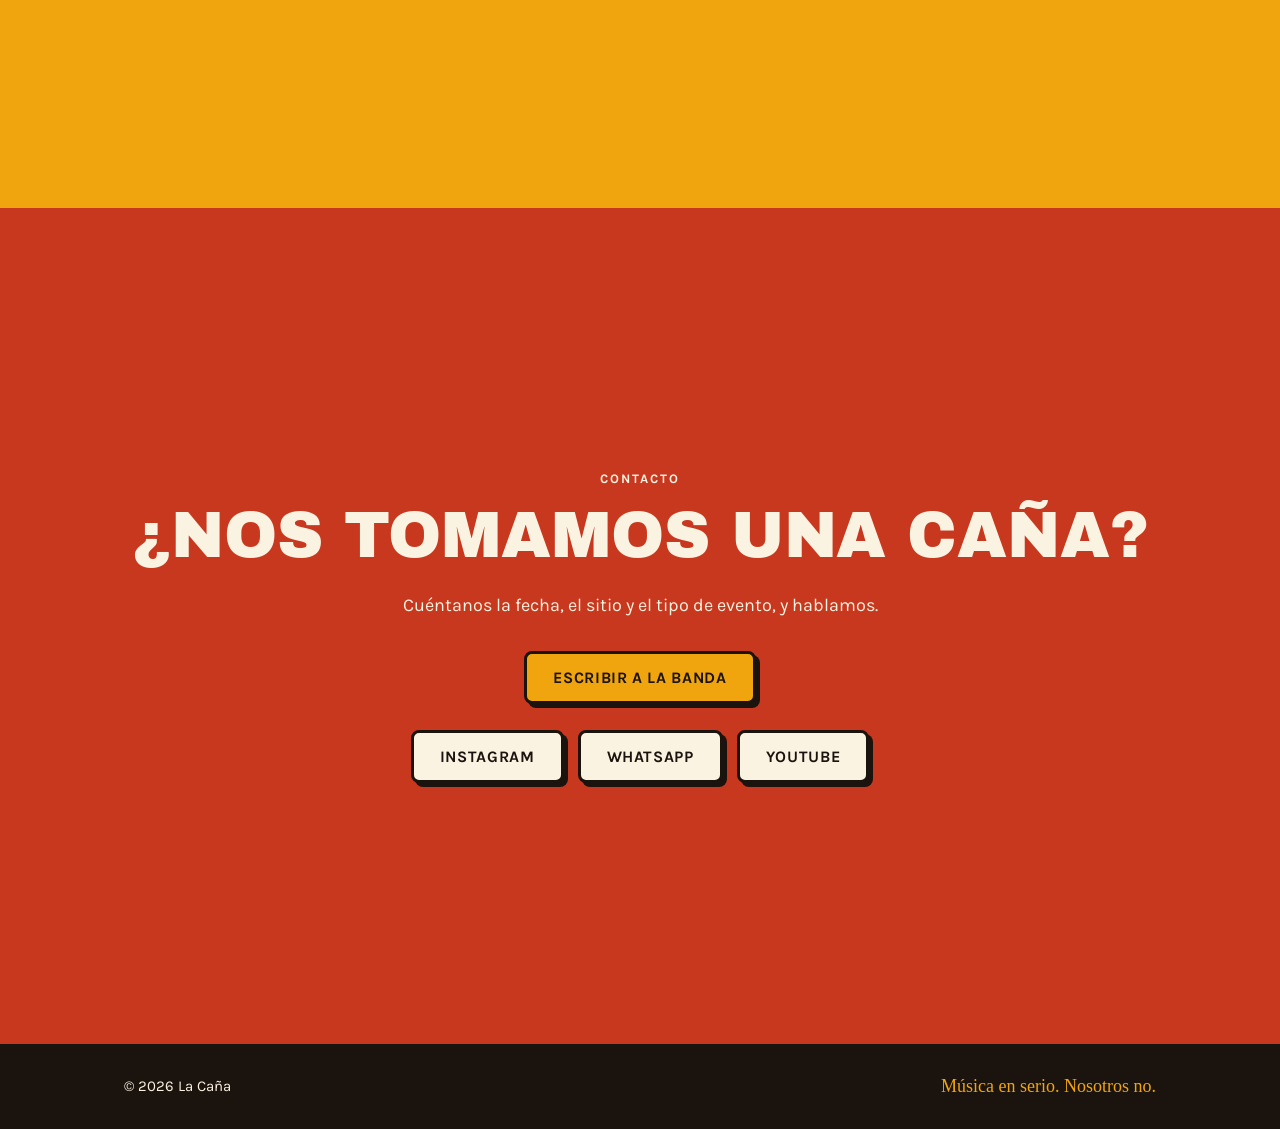
==== commit 50b21a15: "Revisa a landing: uma seção por tela, menu mobile, hover, copy e estrutura Co-Authored-By: Claude So" ====
--- a/index.html
+++ b/index.html
@@ -1,10 +1,12 @@
 <!doctype html>
-<html lang="es">
+<html lang="es" data-type="service" data-radius="soft" data-buttons="step" data-motion="hover">
 <head>
 <meta charset="utf-8">
 <meta name="viewport" content="width=device-width, initial-scale=1">
 <title>La Caña — Música en serio. Nosotros no.</title>
-<meta name="description" content="La Caña: nos tomamos la música en serio, pero no a nosotros mismos. Directos, fechas y contratación.">
+<meta name="description" content="La Caña: banda de música en directo para bares, fiestas y eventos. Nos tomamos la música en serio, pero no a nosotros mismos.">
+<meta name="page-type" content="service">
+<meta name="site-kind" content="other">
 <meta property="og:title" content="La Caña">
 <meta property="og:description" content="Música en serio. Nosotros no.">
 <meta property="og:image" content="assets/logo.png">
@@ -15,76 +17,99 @@
 <style>
 :root{
   --cream:#fbf3e1; --ink:#1b130e; --amber:#f0a50e; --red:#c8381f;
-  --mute:#6b5d50; --line:rgba(27,19,14,.14);
+  --mute:#5e5145; --nav-h:64px;
 }
 *{box-sizing:border-box;margin:0}
-html{scroll-behavior:smooth}
+html{scroll-behavior:smooth;scroll-padding-top:var(--nav-h)}
 body{background:var(--cream);color:var(--ink);font:18px/1.6 Karla,system-ui,sans-serif;-webkit-font-smoothing:antialiased}
-h1,h2,h3{font-family:'Archivo Black',Impact,sans-serif;font-weight:400;line-height:1;text-transform:uppercase}
+h1,h2,h3{font-family:'Archivo Black',Impact,sans-serif;font-weight:400;line-height:1.02;text-transform:uppercase}
 a{color:inherit}
-.wrap{max-width:1080px;margin:0 auto;padding:0 20px}
-section{padding:88px 0}
+:focus-visible{outline:3px solid var(--red);outline-offset:3px}
+.dark :focus-visible,nav :focus-visible,footer :focus-visible,.contact :focus-visible{outline-color:var(--amber)}
+.wrap{width:100%;max-width:1080px;margin:0 auto;padding:0 24px}
+.hand{font-family:'Permanent Marker',cursive;text-transform:none}
 .eyebrow{font-weight:700;font-size:13px;letter-spacing:.16em;text-transform:uppercase;color:var(--red);margin-bottom:14px}
-h2{font-size:clamp(34px,6vw,60px);margin-bottom:20px}
-.hand{font-family:'Permanent Marker',cursive;text-transform:none}
-.lead{max-width:54ch}
-
-nav{position:sticky;top:0;z-index:10;background:var(--ink);color:var(--cream)}
-nav .wrap{display:flex;align-items:center;justify-content:space-between;height:64px}
+h2{font-size:clamp(34px,5.4vw,64px);margin-bottom:22px}
+.lead{max-width:52ch}
+.lead+.lead{margin-top:14px}
+
+/* one section per screen */
+main>section{min-height:calc(100svh - var(--nav-h));display:flex;align-items:center;padding:72px 0}
+
+/* nav */
+nav{position:sticky;top:0;z-index:20;background:var(--ink);color:var(--cream);height:var(--nav-h)}
+nav .wrap{display:flex;align-items:center;justify-content:space-between;height:100%}
 .brand{display:flex;align-items:center;gap:10px;text-decoration:none;font:400 22px 'Archivo Black';text-transform:uppercase}
 .brand img{width:38px;height:38px;border-radius:50%}
 .brand .hand{color:var(--amber);font-size:18px;margin-right:-4px}
-nav ul{display:flex;gap:26px;list-style:none;padding:0}
-nav ul a{text-decoration:none;font-size:15px;font-weight:500;opacity:.8}
-nav ul a:hover{opacity:1;color:var(--amber)}
-.btn{display:inline-block;background:var(--amber);color:var(--ink);font:700 16px Karla;letter-spacing:.04em;text-transform:uppercase;padding:14px 26px;border:3px solid var(--ink);border-radius:8px;text-decoration:none;box-shadow:4px 4px 0 var(--ink);transition:transform .12s,box-shadow .12s}
+nav ul{display:flex;gap:28px;list-style:none;padding:0}
+nav ul a{position:relative;text-decoration:none;font-size:15px;font-weight:500;padding:6px 0}
+nav ul a::after{content:"";position:absolute;left:0;right:0;bottom:0;height:2px;background:var(--amber);transform:scaleX(0);transform-origin:left;transition:transform .25s}
+nav ul a:hover::after,nav ul a:focus-visible::after{transform:scaleX(1)}
+.nav-cta{display:flex;align-items:center;gap:12px}
+.menu-btn{display:none;background:none;border:2px solid var(--cream);color:var(--cream);font:700 14px Karla;letter-spacing:.08em;text-transform:uppercase;padding:8px 12px;border-radius:8px;cursor:pointer}
+
+/* buttons: one pair */
+.btn{display:inline-block;background:var(--amber);color:var(--ink);font:700 16px Karla;letter-spacing:.04em;text-transform:uppercase;padding:14px 26px;border:3px solid var(--ink);border-radius:8px;text-decoration:none;box-shadow:4px 4px 0 var(--ink);transition:transform .12s,box-shadow .12s;cursor:pointer}
 .btn:hover{transform:translate(2px,2px);box-shadow:2px 2px 0 var(--ink)}
+.btn:active{transform:translate(4px,4px);box-shadow:0 0 0 var(--ink)}
 .btn.alt{background:var(--cream)}
 nav .btn{padding:8px 16px;font-size:14px;border-color:var(--amber);box-shadow:none}
-@media(max-width:720px){nav ul{display:none}}
-
-.hero{padding:40px 0 70px;text-align:center}
-.hero img{width:min(920px,100%);height:auto;display:block;margin:0 auto 10px}
-.cta{display:flex;gap:16px;justify-content:center;flex-wrap:wrap}
-
+nav .btn:active{transform:translateY(2px)}
+
+@media(max-width:720px){
+  .menu-btn{display:block}
+  nav .btn{display:none}
+  nav ul{position:fixed;inset:var(--nav-h) 0 0 0;background:var(--ink);flex-direction:column;justify-content:center;align-items:center;gap:30px;display:none}
+  nav ul.open{display:flex}
+  nav ul a{font:400 30px 'Archivo Black';text-transform:uppercase}
+  .btn{width:100%;text-align:center}
+}
+
+/* hero */
+.hero{text-align:center}
+.hero .wrap{display:flex;flex-direction:column;align-items:center;gap:22px}
+.hero img{width:min(900px,100%);max-height:52svh;object-fit:contain;height:auto;display:block}
+.hero h1{font:700 clamp(18px,2.2vw,24px)/1.35 Karla;text-transform:none;letter-spacing:0;max-width:34ch}
+.cta{display:flex;gap:16px;justify-content:center;flex-wrap:wrap;width:100%}
+
+/* name */
 .dark{background:var(--ink);color:var(--cream)}
 .dark .eyebrow{color:var(--amber)}
-.about{display:grid;grid-template-columns:1.2fr 1fr;gap:56px;align-items:center}
-.about .lead+.lead{margin-top:14px}
+.split{display:grid;grid-template-columns:1.2fr 1fr;gap:64px;align-items:center}
 .pairs{display:grid;gap:16px}
-.pair{border:3px solid var(--amber);border-radius:12px;padding:24px}
-.pair b{display:block;font:400 26px 'Archivo Black';text-transform:uppercase;color:var(--amber);line-height:1.05;margin-bottom:6px}
-.pair span{opacity:.8}
-@media(max-width:800px){.about{grid-template-columns:1fr}}
-
-.gigs{display:grid;grid-template-columns:minmax(0,340px) 1fr;gap:56px;align-items:center}
-.gigs img{width:100%;height:auto;border-radius:10px;border:3px solid var(--ink);box-shadow:8px 8px 0 var(--amber)}
-.date-row{display:flex;gap:20px;align-items:center;margin-top:26px;padding:20px 0;border-top:3px solid var(--ink)}
-.date-row .tag{font:700 13px Karla;letter-spacing:.12em;text-transform:uppercase;background:var(--red);color:var(--cream);padding:6px 12px;border-radius:4px;white-space:nowrap}
-.date-row h3{font-size:22px;margin-bottom:4px}
-.date-row p{color:var(--mute);font-size:16px}
-@media(max-width:800px){.gigs{grid-template-columns:1fr;gap:40px}.gigs img{max-width:340px}}
-
-.ensayo{display:grid;grid-template-columns:minmax(0,320px) 1fr;gap:56px;align-items:center}
-.ensayo video{width:100%;height:auto;aspect-ratio:9/16;background:#000;border-radius:12px;border:3px solid var(--amber);box-shadow:8px 8px 0 var(--red)}
-@media(max-width:800px){.ensayo{grid-template-columns:1fr;gap:36px}.ensayo video{max-width:320px}}
+.pair{border:3px solid var(--amber);border-radius:12px;padding:26px}
+.pair h3{font-size:26px;color:var(--amber);margin-bottom:6px}
+.pair p{opacity:.85}
+@media(max-width:800px){.split{grid-template-columns:1fr;gap:40px}}
+
+/* rehearsal video */
+.ensayo{display:grid;grid-template-columns:minmax(0,340px) 1fr;gap:64px;align-items:center}
+.frame{overflow:hidden;border-radius:12px;border:3px solid var(--ink);box-shadow:8px 8px 0 var(--amber);background:#000;line-height:0}
+.frame video{width:100%;height:auto;aspect-ratio:9/16;object-fit:cover;transition:transform .4s}
+.frame:hover video{transform:scale(1.02)}
+@media(max-width:800px){.ensayo{grid-template-columns:1fr;gap:36px}.frame{max-width:340px}}
+
+/* events */
 .amber{background:var(--amber)}
 .amber .eyebrow{color:var(--ink)}
-.members{display:grid;grid-template-columns:repeat(auto-fit,minmax(200px,1fr));gap:18px;margin-top:34px}
-.member{background:var(--cream);border:3px solid var(--ink);border-radius:12px;padding:26px;box-shadow:5px 5px 0 var(--ink)}
-.member .ph{width:64px;height:64px;border-radius:50%;background:var(--ink);color:var(--amber);display:grid;place-items:center;font:400 26px 'Archivo Black';margin-bottom:16px}
-.member h3{font-size:20px;margin-bottom:4px}
-.member p{color:var(--mute);font-size:16px}
-
+.cards{display:grid;grid-template-columns:repeat(auto-fit,minmax(240px,1fr));gap:20px;margin-top:34px}
+.card{background:var(--cream);border:3px solid var(--ink);border-radius:12px;padding:28px;box-shadow:5px 5px 0 var(--ink)}
+.card h3{font-size:24px;margin-bottom:10px}
+.card p{color:var(--mute)}
+
+/* contact */
 .contact{background:var(--red);color:var(--cream);text-align:center}
-.contact .eyebrow{color:var(--cream);opacity:.8}
+.contact .eyebrow{color:var(--cream)}
+.contact .wrap{display:flex;flex-direction:column;align-items:center}
 .contact .lead{margin:0 auto 32px}
 .contact .btn{border-color:var(--ink)}
 .links{display:flex;gap:14px;justify-content:center;flex-wrap:wrap;margin-top:26px}
-footer{background:var(--ink);color:var(--cream);padding:30px 0;font-size:15px}
+footer{background:var(--ink);color:var(--cream);padding:28px 0;font-size:15px}
 footer .wrap{display:flex;justify-content:space-between;gap:12px;flex-wrap:wrap;align-items:center}
 footer .hand{color:var(--amber);font-size:18px}
-@media(prefers-reduced-motion:reduce){*{transition:none!important;scroll-behavior:auto!important}}
+
+@media(prefers-reduced-motion:reduce){*{transition:none!important;scroll-behavior:auto!important}.frame:hover video{transform:none}}
 </style>
 </head>
 <body>
@@ -92,29 +117,34 @@
 <nav>
   <div class="wrap">
     <a class="brand" href="#top"><img src="assets/avatar.png" alt=""><span><span class="hand">La</span> Caña</span></a>
-    <ul>
+    <ul id="menu">
       <li><a href="#nombre">El nombre</a></li>
-      <li><a href="#directos">Directos</a></li>
       <li><a href="#ensayos">Ensayos</a></li>
-      <li><a href="#banda">La banda</a></li>
+      <li><a href="#eventos">Eventos</a></li>
       <li><a href="#contacto">Contacto</a></li>
     </ul>
-    <a class="btn" href="#contacto">Contratar</a>
+    <div class="nav-cta">
+      <a class="btn" href="#contacto">Contratar</a>
+      <button class="menu-btn" type="button" aria-expanded="false" aria-controls="menu">Menú</button>
+    </div>
   </div>
 </nav>
 
-<header class="hero" id="top">
+<main>
+
+<section class="hero" id="top">
   <div class="wrap">
     <img src="assets/logo.png" alt="La Caña — Música en serio. Nosotros no." width="1400" height="642">
+    <h1>Banda de música en directo para tu bar, tu fiesta o tu evento.</h1>
     <div class="cta">
       <a class="btn" href="#contacto">Contratar a la banda</a>
-      <a class="btn alt" href="#nombre">Por qué “La Caña”</a>
-    </div>
-  </div>
-</header>
+      <a class="btn alt" href="#nombre">Leer la historia del nombre</a>
+    </div>
+  </div>
+</section>
 
 <section class="dark" id="nombre">
-  <div class="wrap about">
+  <div class="wrap split">
     <div>
       <p class="eyebrow">El nombre</p>
       <h2>La música como excusa para juntarnos.</h2>
@@ -122,29 +152,17 @@
       <p class="lead">Y como “es la caña” significa que es lo mejor, que mola, que te vuela la cabeza, eso es justo lo que buscamos cada vez que nos juntamos a tocar o subimos al escenario.</p>
     </div>
     <div class="pairs">
-      <div class="pair"><b>Disfrute y excelencia</b><span>Dos significados en una sola palabra.</span></div>
-      <div class="pair"><b>Bar y escenario</b><span>Lo cotidiano y lo especial, a la vez.</span></div>
-    </div>
-  </div>
-</section>
-
-<section id="directos">
-  <div class="wrap">
-    <div>
-      <p class="eyebrow">Agenda</p>
-      <h2>Próximos directos</h2>
-      <p class="lead">Ven a vernos de cerca. Con una caña en la mano, mejor.</p>
-      <div class="date-row">
-        <span class="tag">Muy pronto</span>
-        <div><h3>Fecha por anunciar</h3><p>Sala o bar por confirmar</p></div>
-      </div>
-    </div>
-  </div>
-</section>
-
-<section class="dark" id="ensayos">
+      <div class="pair"><h3>Disfrute y excelencia</h3><p>Dos significados en una sola palabra.</p></div>
+      <div class="pair"><h3>Bar y escenario</h3><p>Lo cotidiano y lo especial, a la vez.</p></div>
+    </div>
+  </div>
+</section>
+
+<section id="ensayos">
   <div class="wrap ensayo">
-    <video controls playsinline preload="metadata" poster="assets/ensayo-1.jpg" src="assets/ensayo-1.mp4"></video>
+    <div class="frame">
+      <video controls playsinline preload="metadata" poster="assets/ensayo-1.jpg" src="assets/ensayo-1.mp4" aria-label="Vídeo de un ensayo de La Caña"></video>
+    </div>
     <div>
       <p class="eyebrow">Ensayos</p>
       <h2>Así suena una tarde de ensayo.</h2>
@@ -153,15 +171,14 @@
   </div>
 </section>
 
-<section class="amber" id="banda">
-  <div class="wrap">
-    <p class="eyebrow">La banda</p>
-    <h2>Quién hace el ruido.</h2>
-    <div class="members">
-      <div class="member"><div class="ph">?</div><h3>Nombre</h3><p>Voz</p></div>
-      <div class="member"><div class="ph">?</div><h3>Nombre</h3><p>Guitarra</p></div>
-      <div class="member"><div class="ph">?</div><h3>Nombre</h3><p>Bajo</p></div>
-      <div class="member"><div class="ph">?</div><h3>Nombre</h3><p>Batería</p></div>
+<section class="amber" id="eventos">
+  <div class="wrap">
+    <p class="eyebrow">Eventos</p>
+    <h2>Dónde nos puedes escuchar.</h2>
+    <div class="cards">
+      <div class="card"><h3>Bares y salas</h3><p>Directos con ganas, donde la música y la caña se juntan.</p></div>
+      <div class="card"><h3>Fiestas y celebraciones</h3><p>Bodas, cumpleaños y fiestas privadas con repertorio para bailar.</p></div>
+      <div class="card"><h3>Festivales y eventos</h3><p>Escenarios más grandes, la misma actitud de siempre.</p></div>
     </div>
   </div>
 </section>
@@ -171,7 +188,7 @@
     <p class="eyebrow">Contacto</p>
     <h2>¿Nos tomamos una caña?</h2>
     <p class="lead">Cuéntanos la fecha, el sitio y el tipo de evento, y hablamos.</p>
-    <a class="btn" href="mailto:contacto@lacana.example?subject=Contrataci%C3%B3n%20-%20La%20Ca%C3%B1a">Escríbenos</a>
+    <a class="btn" href="mailto:contacto@lacana.example?subject=Contrataci%C3%B3n%20-%20La%20Ca%C3%B1a">Escribir a la banda</a>
     <div class="links">
       <a class="btn alt" href="https://instagram.com/" rel="noopener">Instagram</a>
       <a class="btn alt" href="https://wa.me/" rel="noopener">WhatsApp</a>
@@ -180,6 +197,8 @@
   </div>
 </section>
 
+</main>
+
 <footer>
   <div class="wrap">
     <span>© 2026 La Caña</span>
@@ -187,5 +206,13 @@
   </div>
 </footer>
 
+<script>
+(function(){
+  var b=document.querySelector('.menu-btn'),m=document.getElementById('menu');
+  function set(o){m.classList.toggle('open',o);b.setAttribute('aria-expanded',o);b.textContent=o?'Cerrar':'Menú'}
+  b.addEventListener('click',function(){set(!m.classList.contains('open'))});
+  m.addEventListener('click',function(e){if(e.target.tagName==='A')set(false)});
+})();
+</script>
 </body>
 </html>
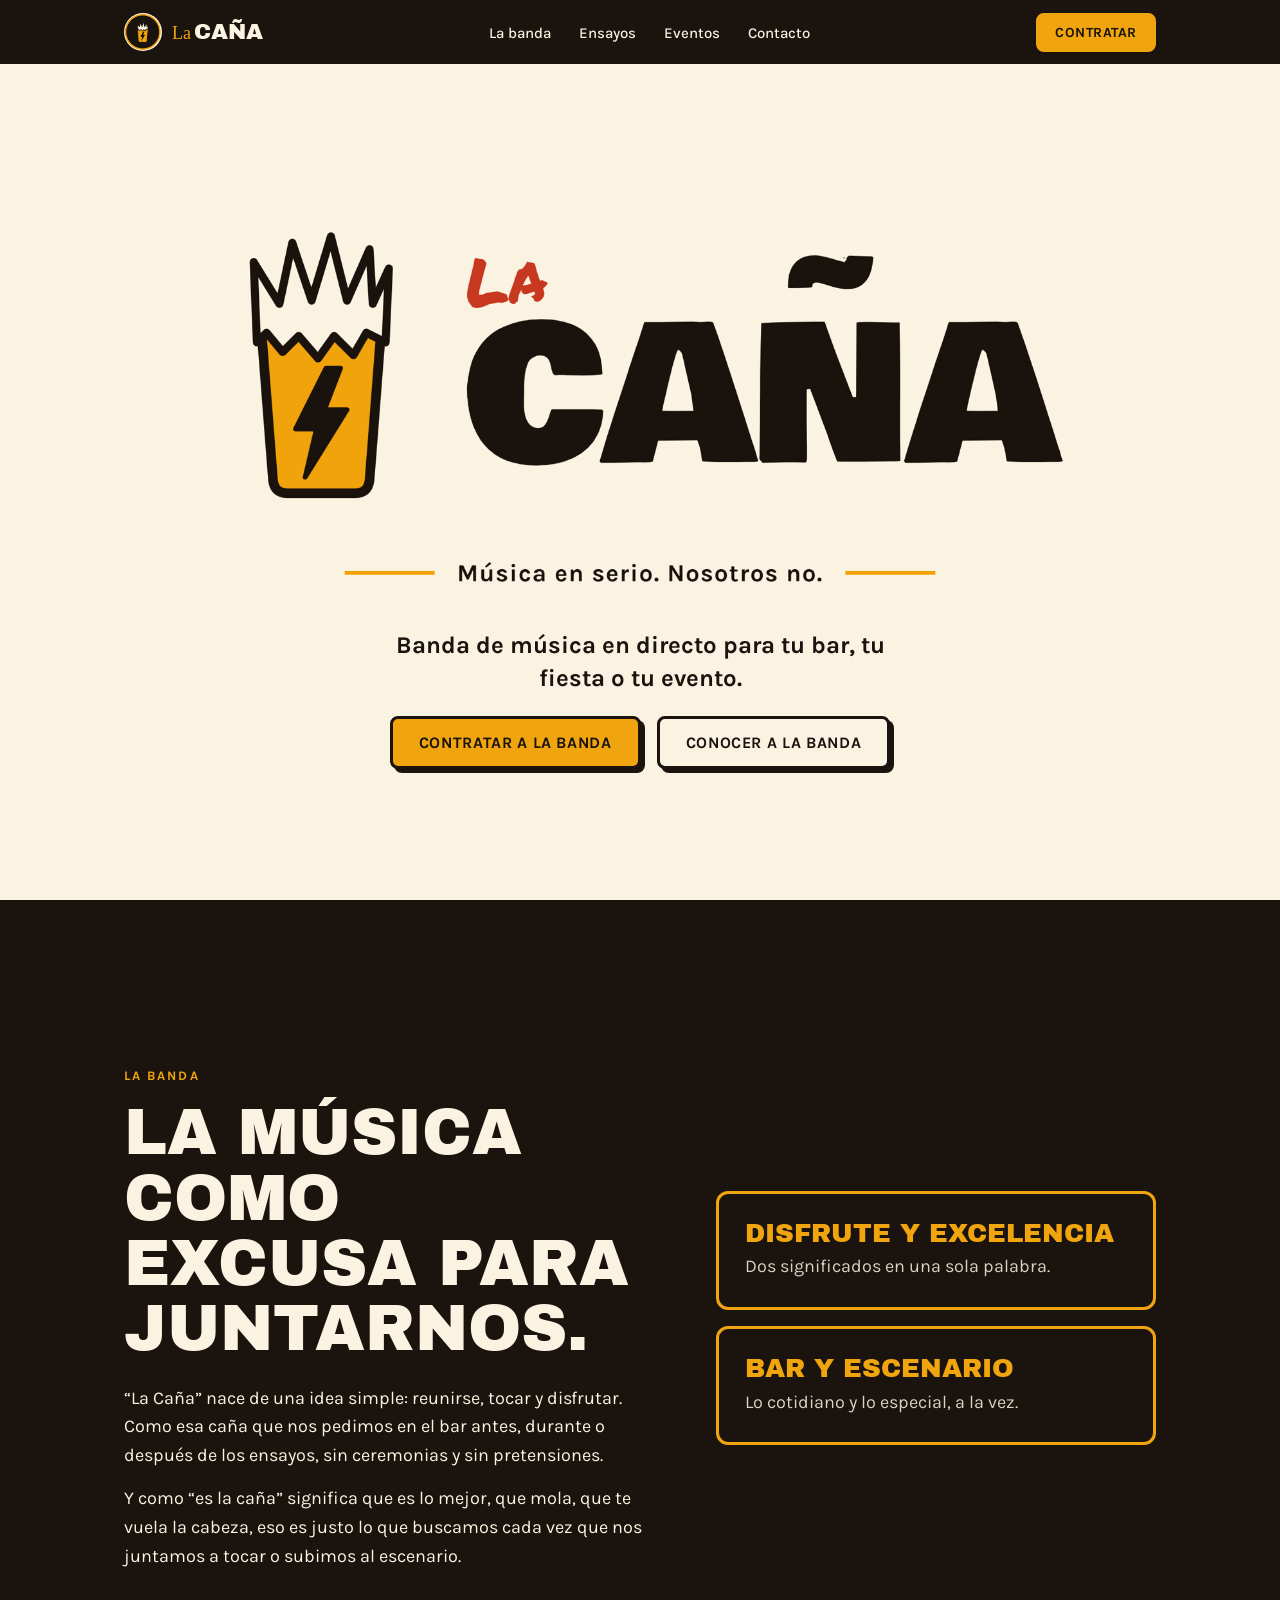
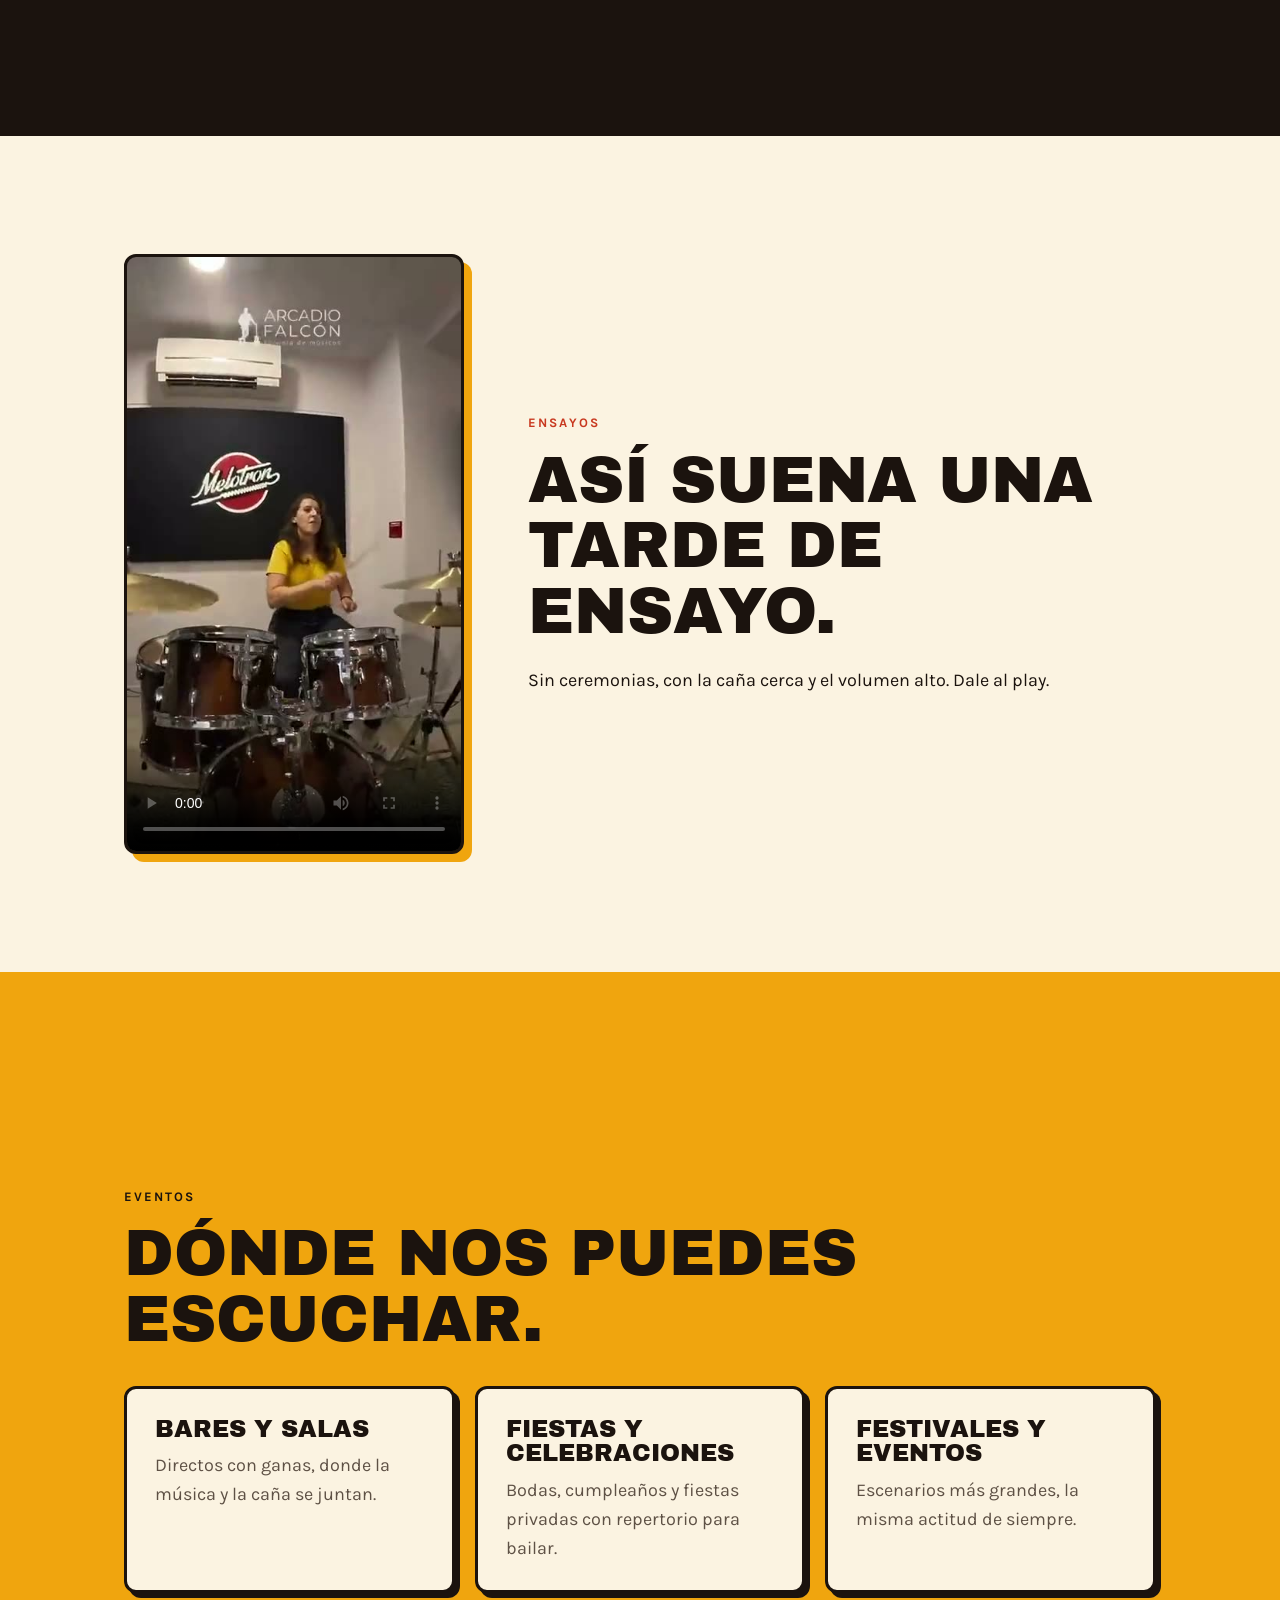
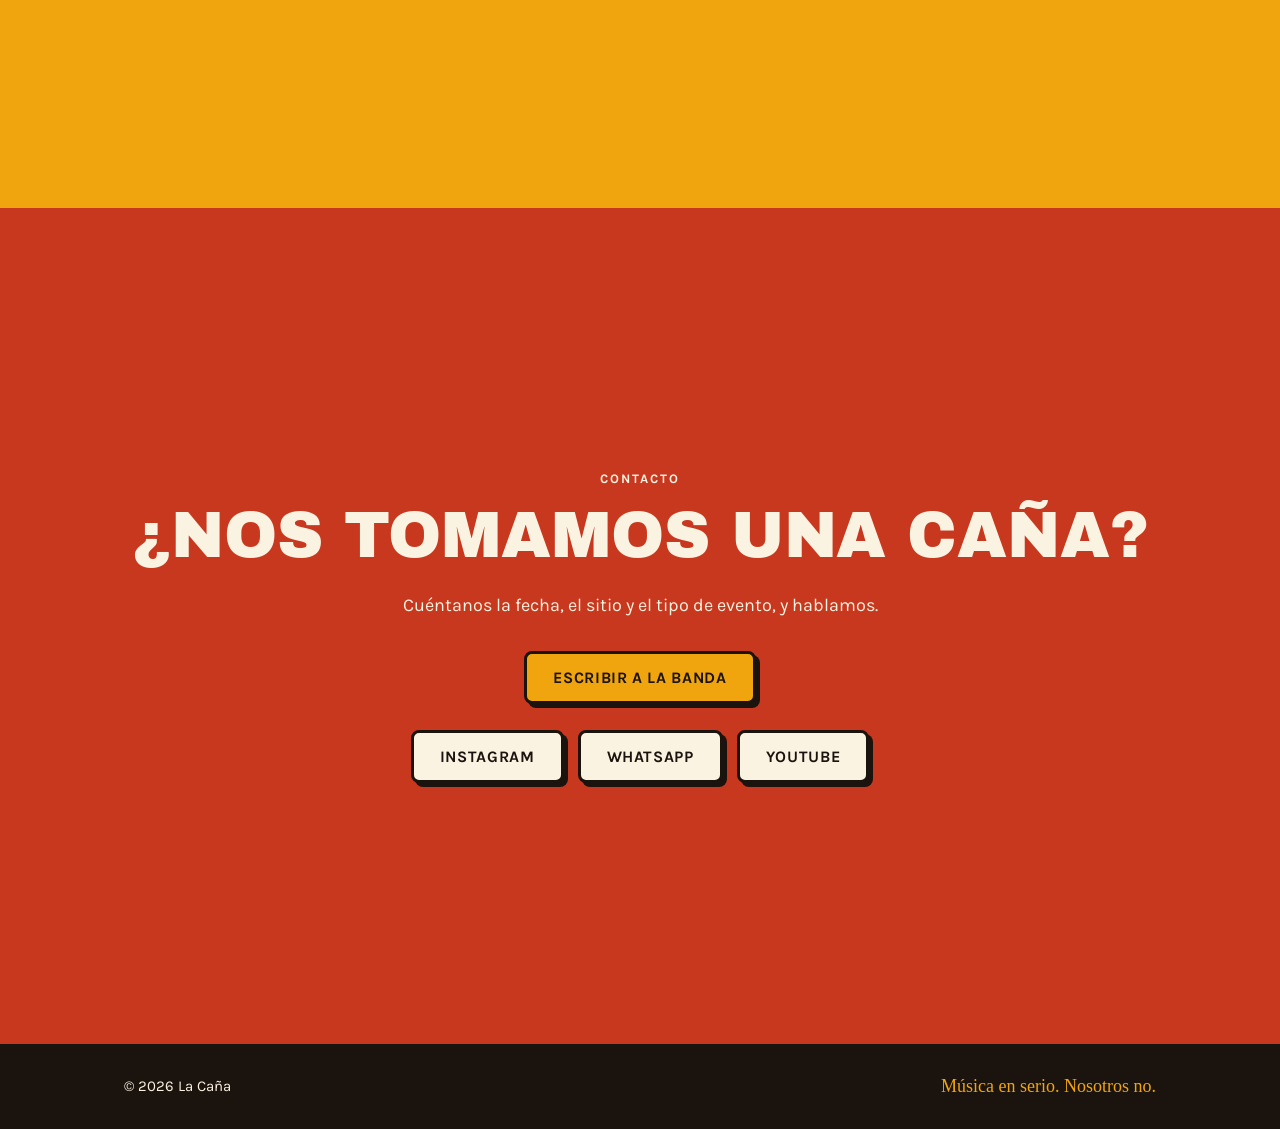
==== commit 8119b8d7: "Renombra a seção El nombre para La banda Co-Authored-By: Claude Sonnet 5.5 <noreply@anthropic.com>" ====
--- a/index.html
+++ b/index.html
@@ -118,7 +118,7 @@
   <div class="wrap">
     <a class="brand" href="#top"><img src="assets/avatar.png" alt=""><span><span class="hand">La</span> Caña</span></a>
     <ul id="menu">
-      <li><a href="#nombre">El nombre</a></li>
+      <li><a href="#banda">La banda</a></li>
       <li><a href="#ensayos">Ensayos</a></li>
       <li><a href="#eventos">Eventos</a></li>
       <li><a href="#contacto">Contacto</a></li>
@@ -138,15 +138,15 @@
     <h1>Banda de música en directo para tu bar, tu fiesta o tu evento.</h1>
     <div class="cta">
       <a class="btn" href="#contacto">Contratar a la banda</a>
-      <a class="btn alt" href="#nombre">Leer la historia del nombre</a>
-    </div>
-  </div>
-</section>
-
-<section class="dark" id="nombre">
+      <a class="btn alt" href="#banda">Conocer a la banda</a>
+    </div>
+  </div>
+</section>
+
+<section class="dark" id="banda">
   <div class="wrap split">
     <div>
-      <p class="eyebrow">El nombre</p>
+      <p class="eyebrow">La banda</p>
       <h2>La música como excusa para juntarnos.</h2>
       <p class="lead">“La Caña” nace de una idea simple: reunirse, tocar y disfrutar. Como esa caña que nos pedimos en el bar antes, durante o después de los ensayos, sin ceremonias y sin pretensiones.</p>
       <p class="lead">Y como “es la caña” significa que es lo mejor, que mola, que te vuela la cabeza, eso es justo lo que buscamos cada vez que nos juntamos a tocar o subimos al escenario.</p>
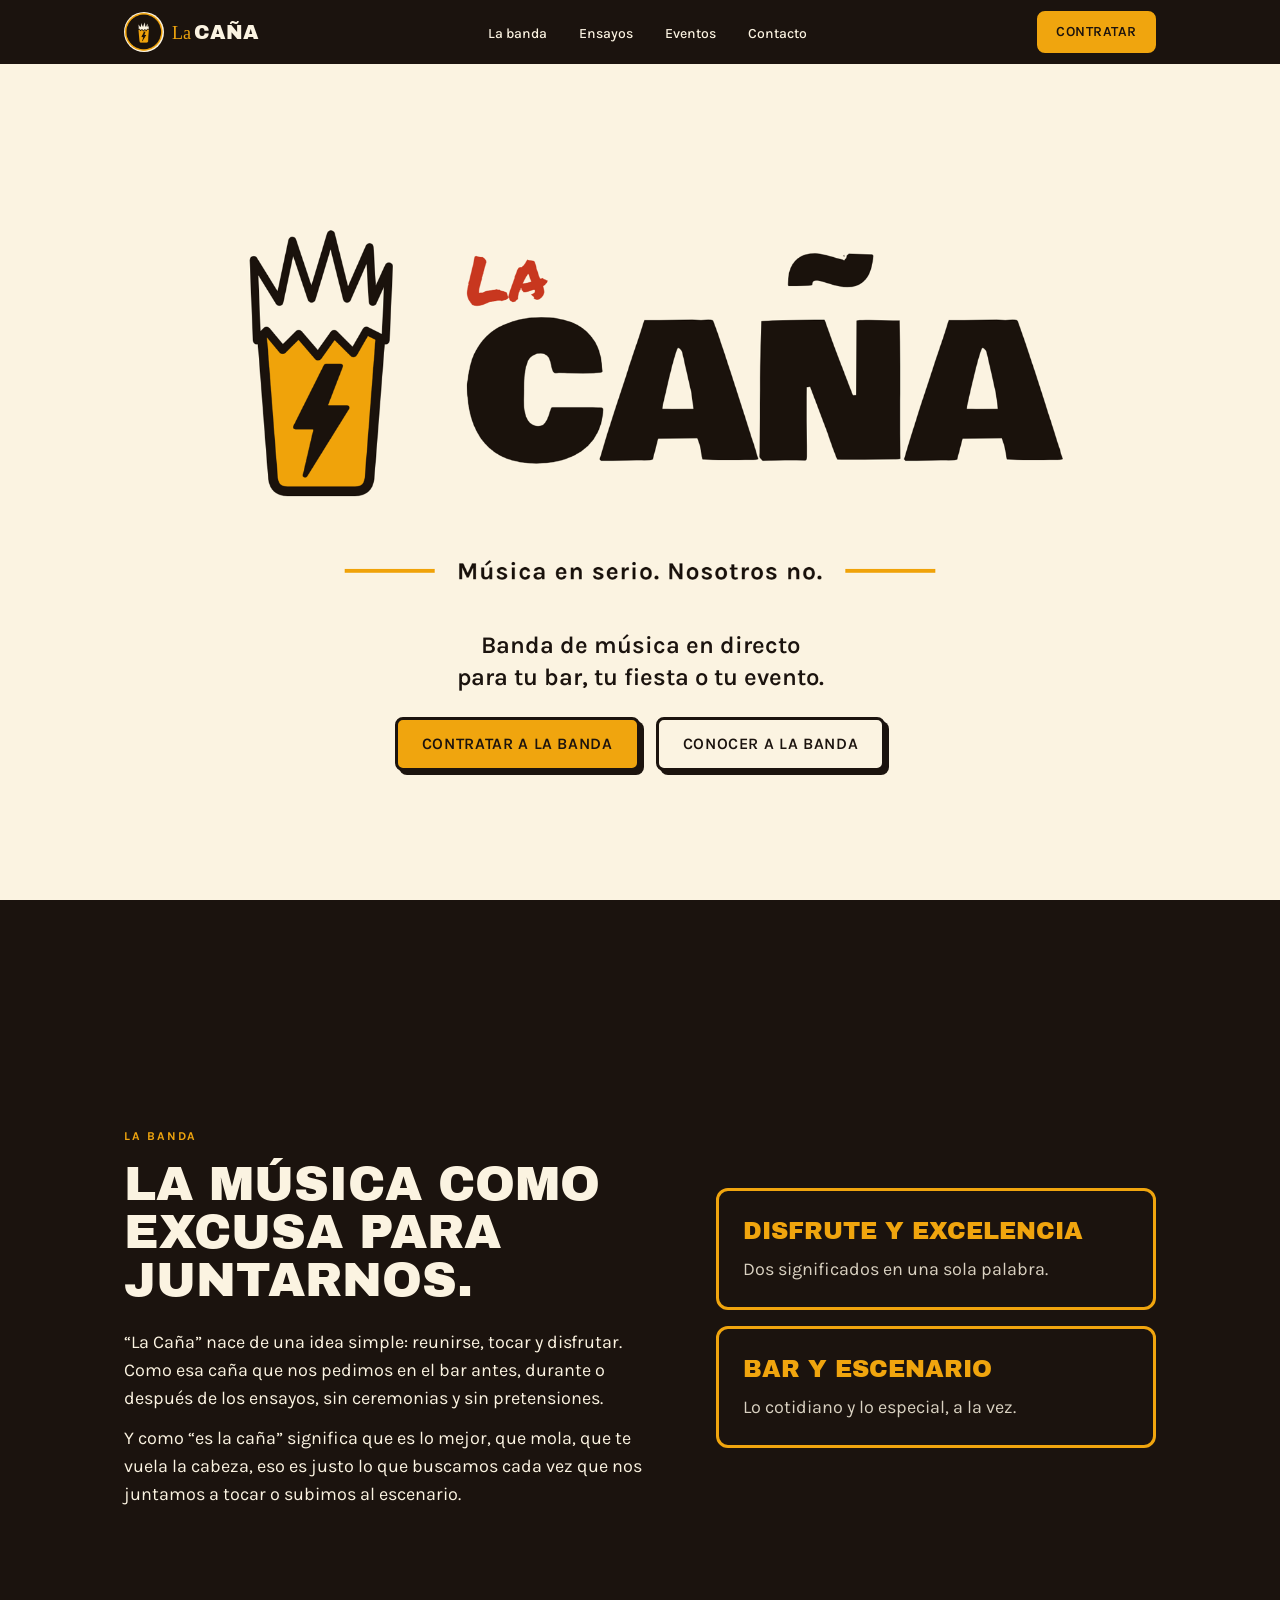
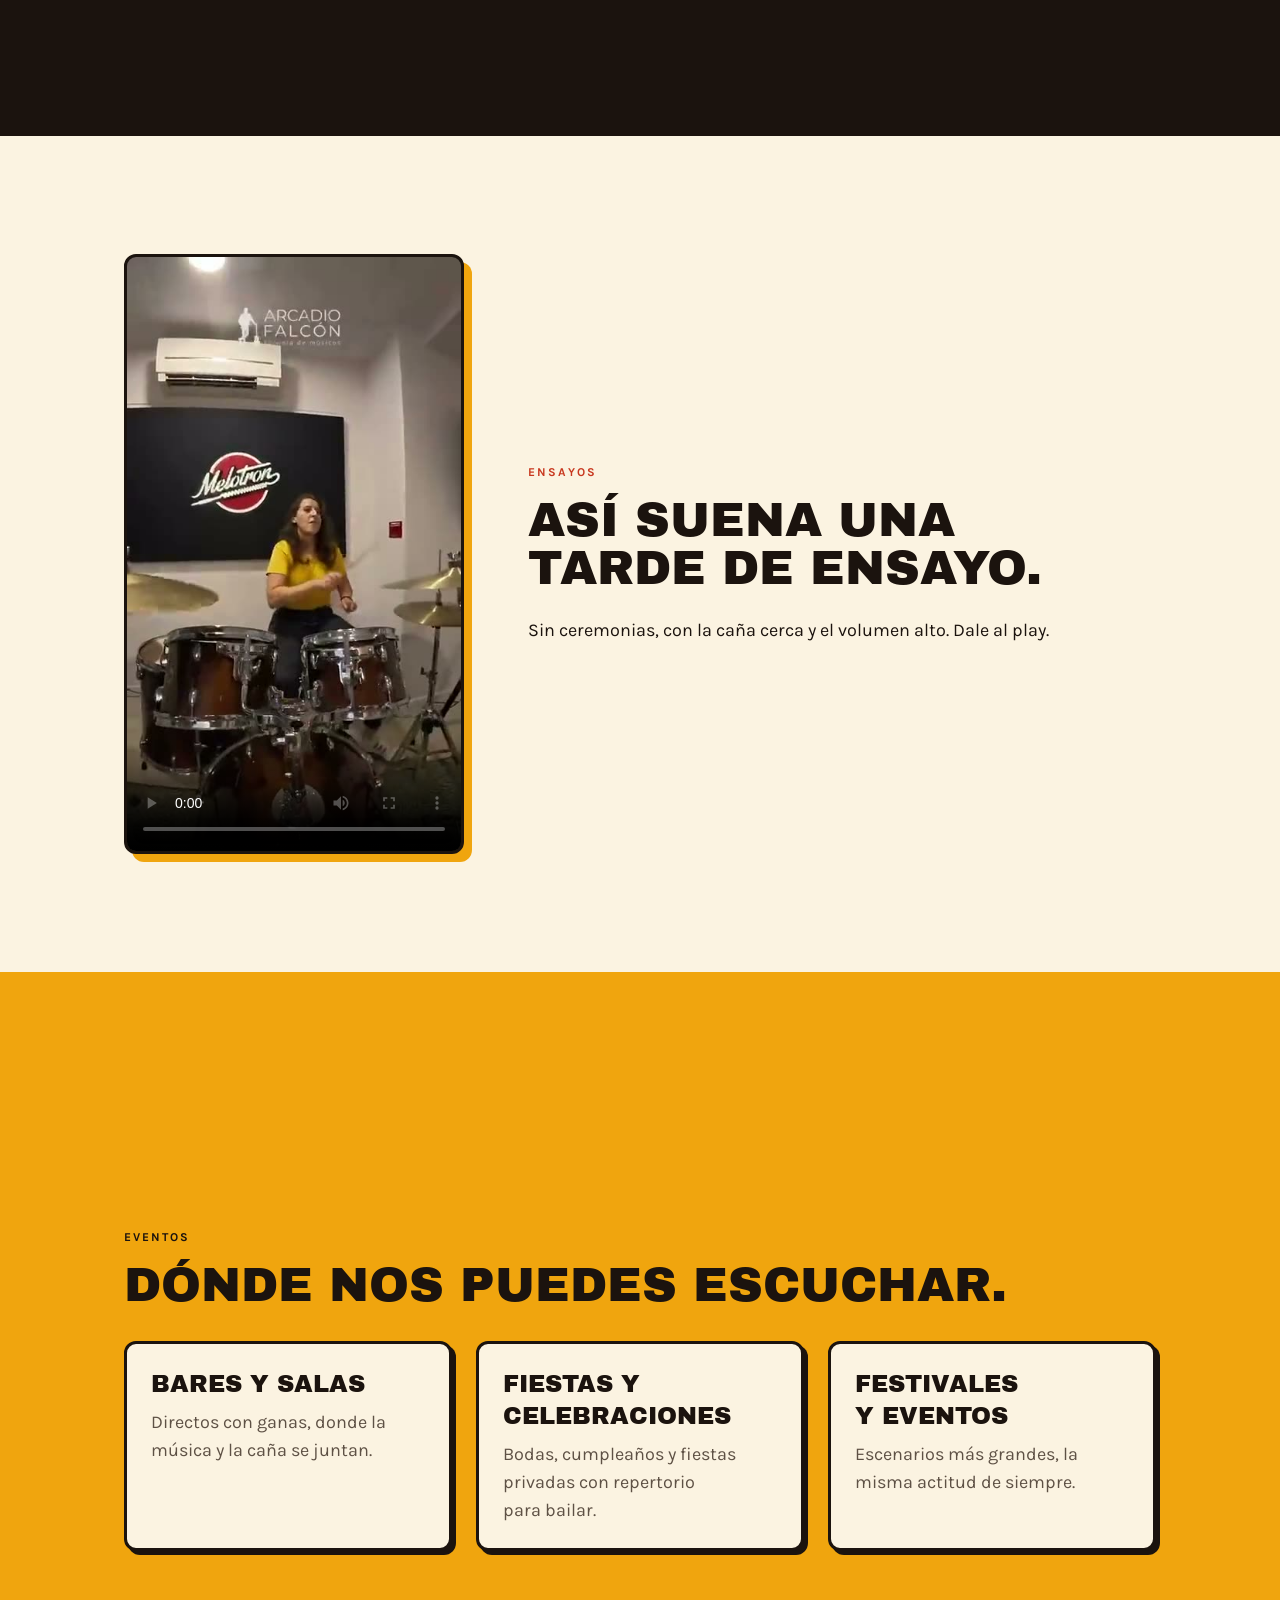
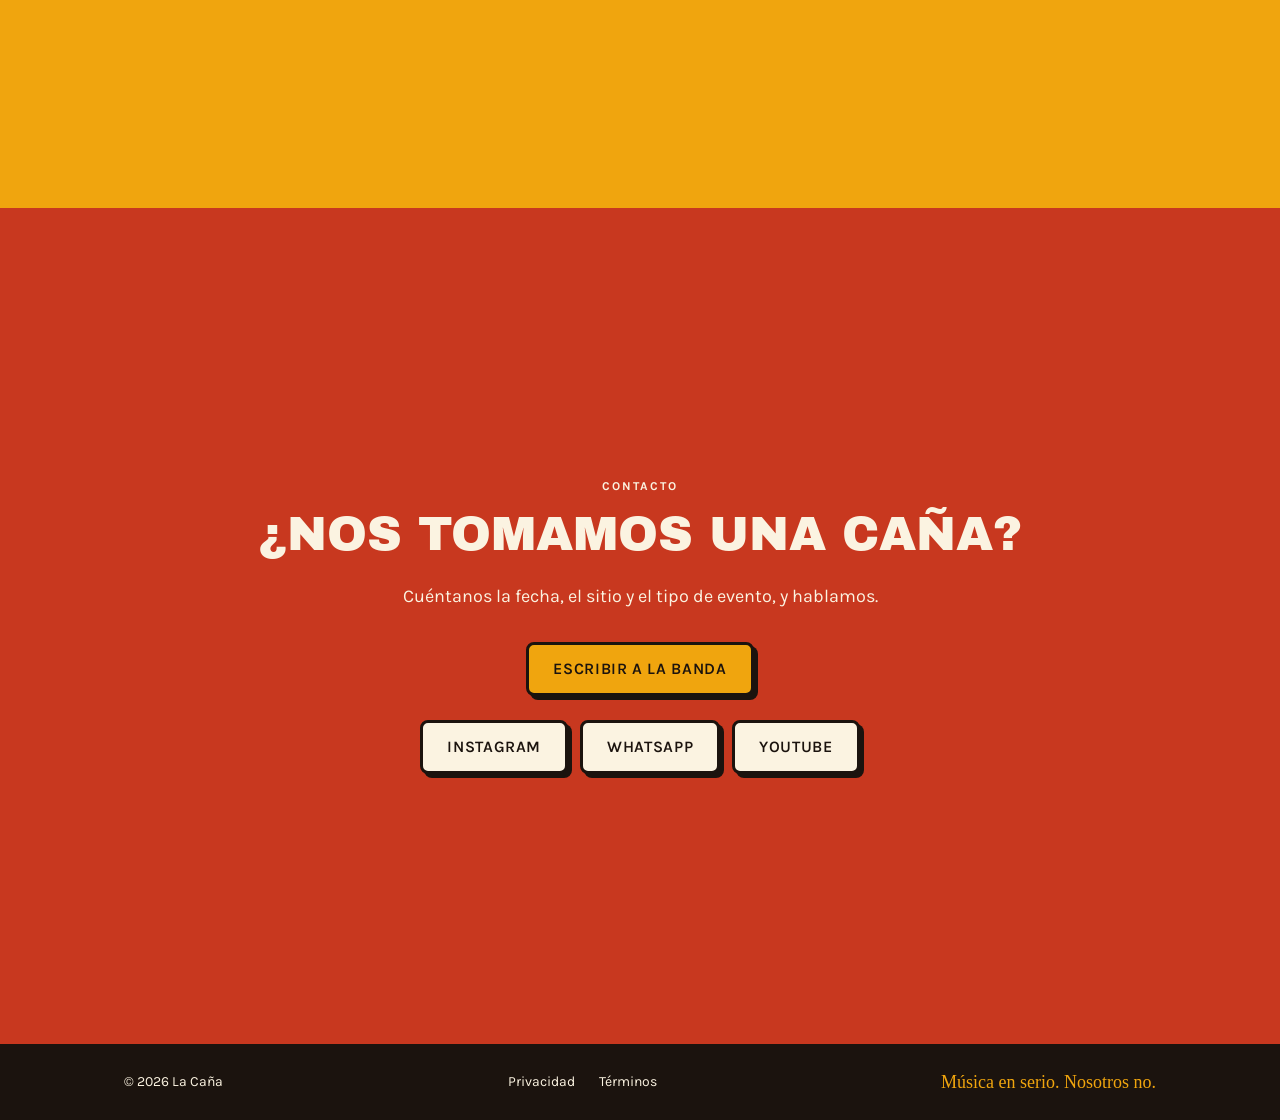
==== commit 7eeec6a0: "Adiciona privacidade, termos, 404 e skip link; alinha escala, movimento e menu atual Co-Authored-By:" ====
--- a/index.html
+++ b/index.html
@@ -14,105 +14,10 @@
 <link rel="preconnect" href="https://fonts.googleapis.com">
 <link rel="preconnect" href="https://fonts.gstatic.com" crossorigin>
 <link href="https://fonts.googleapis.com/css2?family=Archivo+Black&family=Permanent+Marker&family=Karla:wght@400;500;700&display=swap" rel="stylesheet">
-<style>
-:root{
-  --cream:#fbf3e1; --ink:#1b130e; --amber:#f0a50e; --red:#c8381f;
-  --mute:#5e5145; --nav-h:64px;
-}
-*{box-sizing:border-box;margin:0}
-html{scroll-behavior:smooth;scroll-padding-top:var(--nav-h)}
-body{background:var(--cream);color:var(--ink);font:18px/1.6 Karla,system-ui,sans-serif;-webkit-font-smoothing:antialiased}
-h1,h2,h3{font-family:'Archivo Black',Impact,sans-serif;font-weight:400;line-height:1.02;text-transform:uppercase}
-a{color:inherit}
-:focus-visible{outline:3px solid var(--red);outline-offset:3px}
-.dark :focus-visible,nav :focus-visible,footer :focus-visible,.contact :focus-visible{outline-color:var(--amber)}
-.wrap{width:100%;max-width:1080px;margin:0 auto;padding:0 24px}
-.hand{font-family:'Permanent Marker',cursive;text-transform:none}
-.eyebrow{font-weight:700;font-size:13px;letter-spacing:.16em;text-transform:uppercase;color:var(--red);margin-bottom:14px}
-h2{font-size:clamp(34px,5.4vw,64px);margin-bottom:22px}
-.lead{max-width:52ch}
-.lead+.lead{margin-top:14px}
-
-/* one section per screen */
-main>section{min-height:calc(100svh - var(--nav-h));display:flex;align-items:center;padding:72px 0}
-
-/* nav */
-nav{position:sticky;top:0;z-index:20;background:var(--ink);color:var(--cream);height:var(--nav-h)}
-nav .wrap{display:flex;align-items:center;justify-content:space-between;height:100%}
-.brand{display:flex;align-items:center;gap:10px;text-decoration:none;font:400 22px 'Archivo Black';text-transform:uppercase}
-.brand img{width:38px;height:38px;border-radius:50%}
-.brand .hand{color:var(--amber);font-size:18px;margin-right:-4px}
-nav ul{display:flex;gap:28px;list-style:none;padding:0}
-nav ul a{position:relative;text-decoration:none;font-size:15px;font-weight:500;padding:6px 0}
-nav ul a::after{content:"";position:absolute;left:0;right:0;bottom:0;height:2px;background:var(--amber);transform:scaleX(0);transform-origin:left;transition:transform .25s}
-nav ul a:hover::after,nav ul a:focus-visible::after{transform:scaleX(1)}
-.nav-cta{display:flex;align-items:center;gap:12px}
-.menu-btn{display:none;background:none;border:2px solid var(--cream);color:var(--cream);font:700 14px Karla;letter-spacing:.08em;text-transform:uppercase;padding:8px 12px;border-radius:8px;cursor:pointer}
-
-/* buttons: one pair */
-.btn{display:inline-block;background:var(--amber);color:var(--ink);font:700 16px Karla;letter-spacing:.04em;text-transform:uppercase;padding:14px 26px;border:3px solid var(--ink);border-radius:8px;text-decoration:none;box-shadow:4px 4px 0 var(--ink);transition:transform .12s,box-shadow .12s;cursor:pointer}
-.btn:hover{transform:translate(2px,2px);box-shadow:2px 2px 0 var(--ink)}
-.btn:active{transform:translate(4px,4px);box-shadow:0 0 0 var(--ink)}
-.btn.alt{background:var(--cream)}
-nav .btn{padding:8px 16px;font-size:14px;border-color:var(--amber);box-shadow:none}
-nav .btn:active{transform:translateY(2px)}
-
-@media(max-width:720px){
-  .menu-btn{display:block}
-  nav .btn{display:none}
-  nav ul{position:fixed;inset:var(--nav-h) 0 0 0;background:var(--ink);flex-direction:column;justify-content:center;align-items:center;gap:30px;display:none}
-  nav ul.open{display:flex}
-  nav ul a{font:400 30px 'Archivo Black';text-transform:uppercase}
-  .btn{width:100%;text-align:center}
-}
-
-/* hero */
-.hero{text-align:center}
-.hero .wrap{display:flex;flex-direction:column;align-items:center;gap:22px}
-.hero img{width:min(900px,100%);max-height:52svh;object-fit:contain;height:auto;display:block}
-.hero h1{font:700 clamp(18px,2.2vw,24px)/1.35 Karla;text-transform:none;letter-spacing:0;max-width:34ch}
-.cta{display:flex;gap:16px;justify-content:center;flex-wrap:wrap;width:100%}
-
-/* name */
-.dark{background:var(--ink);color:var(--cream)}
-.dark .eyebrow{color:var(--amber)}
-.split{display:grid;grid-template-columns:1.2fr 1fr;gap:64px;align-items:center}
-.pairs{display:grid;gap:16px}
-.pair{border:3px solid var(--amber);border-radius:12px;padding:26px}
-.pair h3{font-size:26px;color:var(--amber);margin-bottom:6px}
-.pair p{opacity:.85}
-@media(max-width:800px){.split{grid-template-columns:1fr;gap:40px}}
-
-/* rehearsal video */
-.ensayo{display:grid;grid-template-columns:minmax(0,340px) 1fr;gap:64px;align-items:center}
-.frame{overflow:hidden;border-radius:12px;border:3px solid var(--ink);box-shadow:8px 8px 0 var(--amber);background:#000;line-height:0}
-.frame video{width:100%;height:auto;aspect-ratio:9/16;object-fit:cover;transition:transform .4s}
-.frame:hover video{transform:scale(1.02)}
-@media(max-width:800px){.ensayo{grid-template-columns:1fr;gap:36px}.frame{max-width:340px}}
-
-/* events */
-.amber{background:var(--amber)}
-.amber .eyebrow{color:var(--ink)}
-.cards{display:grid;grid-template-columns:repeat(auto-fit,minmax(240px,1fr));gap:20px;margin-top:34px}
-.card{background:var(--cream);border:3px solid var(--ink);border-radius:12px;padding:28px;box-shadow:5px 5px 0 var(--ink)}
-.card h3{font-size:24px;margin-bottom:10px}
-.card p{color:var(--mute)}
-
-/* contact */
-.contact{background:var(--red);color:var(--cream);text-align:center}
-.contact .eyebrow{color:var(--cream)}
-.contact .wrap{display:flex;flex-direction:column;align-items:center}
-.contact .lead{margin:0 auto 32px}
-.contact .btn{border-color:var(--ink)}
-.links{display:flex;gap:14px;justify-content:center;flex-wrap:wrap;margin-top:26px}
-footer{background:var(--ink);color:var(--cream);padding:28px 0;font-size:15px}
-footer .wrap{display:flex;justify-content:space-between;gap:12px;flex-wrap:wrap;align-items:center}
-footer .hand{color:var(--amber);font-size:18px}
-
-@media(prefers-reduced-motion:reduce){*{transition:none!important;scroll-behavior:auto!important}.frame:hover video{transform:none}}
-</style>
+<link rel="stylesheet" href="assets/style.css">
 </head>
 <body>
+<a class="skip" href="#contenido">Ir al contenido</a>
 
 <nav>
   <div class="wrap">
@@ -130,7 +35,7 @@
   </div>
 </nav>
 
-<main>
+<main id="contenido">
 
 <section class="hero" id="top">
   <div class="wrap">
@@ -202,6 +107,7 @@
 <footer>
   <div class="wrap">
     <span>© 2026 La Caña</span>
+    <ul class="legal"><li><a href="privacidad.html">Privacidad</a></li><li><a href="terminos.html">Términos</a></li></ul>
     <span class="hand">Música en serio. Nosotros no.</span>
   </div>
 </footer>
@@ -212,6 +118,14 @@
   function set(o){m.classList.toggle('open',o);b.setAttribute('aria-expanded',o);b.textContent=o?'Cerrar':'Menú'}
   b.addEventListener('click',function(){set(!m.classList.contains('open'))});
   m.addEventListener('click',function(e){if(e.target.tagName==='A')set(false)});
+  var links=[].slice.call(m.querySelectorAll('a'));
+  if('IntersectionObserver' in window){
+    var io=new IntersectionObserver(function(es){es.forEach(function(e){
+      if(!e.isIntersecting)return;
+      links.forEach(function(a){a.toggleAttribute('aria-current',a.getAttribute('href')==='#'+e.target.id)});
+    })},{rootMargin:'-45% 0px -50% 0px'});
+    document.querySelectorAll('main>section').forEach(function(s){io.observe(s)});
+  }
 })();
 </script>
 </body>
--- a/assets/style.css
+++ b/assets/style.css
@@ -0,0 +1,131 @@
+/* La Caña — estilos compartidos.
+   Tamaños en la escala de Tailwind (12/14/16/18/20/24/30/36/48/60),
+   espacios en la tabla 0/2/4/8/12/16/24/32/40/48/64/80/96. */
+:root{
+  --cream:#fbf3e1; --ink:#1b130e; --amber:#f0a50e; --red:#c8381f;
+  --mute:#5e5145; --nav-h:64px;
+  --ease:cubic-bezier(0.22,1,0.36,1);
+}
+*{box-sizing:border-box;margin:0}
+html{scroll-behavior:smooth;scroll-padding-top:var(--nav-h)}
+body{background:var(--cream);color:var(--ink);font:400 18px/28px Karla,system-ui,sans-serif;-webkit-font-smoothing:antialiased}
+h1,h2,h3{font-family:'Archivo Black',Impact,sans-serif;font-weight:400;text-transform:uppercase;text-wrap:balance}
+p,li{text-wrap:pretty}
+a{color:inherit}
+:focus-visible{outline:3px solid var(--red);outline-offset:4px}
+.dark :focus-visible,nav :focus-visible,footer :focus-visible,.contact :focus-visible{outline-color:var(--amber)}
+.wrap{width:100%;max-width:1080px;margin:0 auto;padding:0 24px}
+.hand{font-family:'Permanent Marker',cursive;text-transform:none}
+.eyebrow{font-weight:700;font-size:12px;line-height:16px;letter-spacing:.16em;text-transform:uppercase;color:var(--red);margin-bottom:16px}
+h2{font-size:36px;line-height:40px;margin-bottom:24px}
+.lead{max-width:52ch}
+.lead+.lead{margin-top:12px}
+@media(min-width:900px){h2{font-size:48px;line-height:48px}}
+
+/* skip link */
+.skip{position:absolute;left:16px;top:-80px;z-index:30;background:var(--amber);color:var(--ink);font:700 16px/24px Karla;padding:8px 12px;border:3px solid var(--ink);border-radius:8px;text-decoration:none}
+.skip:focus{top:8px}
+
+/* one section per screen */
+main>section{min-height:calc(100svh - var(--nav-h));display:flex;align-items:center;padding:64px 0}
+
+/* nav */
+nav{position:sticky;top:0;z-index:20;background:var(--ink);color:var(--cream);height:var(--nav-h)}
+nav .wrap{display:flex;align-items:center;justify-content:space-between;height:100%}
+.brand{display:flex;align-items:center;gap:8px;text-decoration:none;font:400 20px/28px 'Archivo Black';text-transform:uppercase}
+.brand img{width:40px;height:40px;border-radius:50%}
+.brand .hand{color:var(--amber);font-size:18px;margin-right:-4px}
+nav ul{display:flex;gap:32px;list-style:none;padding:0}
+nav ul a{position:relative;text-decoration:none;font:500 14px/20px Karla;padding:8px 0}
+nav ul a::after{content:"";position:absolute;left:0;right:0;bottom:0;height:2px;background:var(--amber);transform:scaleX(0);transform-origin:left;transition:transform .5s var(--ease)}
+nav ul a:hover::after,nav ul a:focus-visible::after,nav ul a[aria-current]::after{transform:scaleX(1)}
+.nav-cta{display:flex;align-items:center;gap:12px}
+.menu-btn{display:none;background:none;border:2px solid var(--cream);color:var(--cream);font:600 14px/20px Karla;letter-spacing:.08em;text-transform:uppercase;padding:8px 12px;border-radius:8px;cursor:pointer}
+
+/* buttons: one pair; only transform animates */
+.btn{display:inline-block;background:var(--amber);color:var(--ink);font:600 16px/24px Karla;letter-spacing:.04em;text-transform:uppercase;padding:12px 24px;border:3px solid var(--ink);border-radius:8px;text-decoration:none;box-shadow:4px 4px 0 var(--ink);transition:transform .3s var(--ease);cursor:pointer}
+.btn:hover{transform:translate(2px,2px)}
+.btn:active{transform:translate(4px,4px)}
+.btn.alt{background:var(--cream)}
+nav .btn{padding:8px 16px;font-size:14px;line-height:20px;border-color:var(--amber);box-shadow:none}
+nav .btn:hover{transform:translateY(-2px)}
+nav .btn:active{transform:translateY(2px)}
+
+@media(max-width:720px){
+  .menu-btn{display:block}
+  nav .btn{display:none}
+  nav ul{position:fixed;inset:var(--nav-h) 0 0 0;background:var(--ink);flex-direction:column;justify-content:center;align-items:center;gap:32px;display:none}
+  nav ul.open{display:flex}
+  nav ul a{font:400 30px/36px 'Archivo Black';text-transform:uppercase}
+  .btn{width:100%;text-align:center}
+}
+
+/* hero */
+.hero{text-align:center}
+.hero .wrap{display:flex;flex-direction:column;align-items:center;gap:24px}
+.hero img{width:min(900px,100%);max-height:52svh;object-fit:contain;height:auto;display:block}
+.hero h1{font:600 18px/28px Karla;text-transform:none;max-width:34ch}
+@media(min-width:900px){.hero h1{font-size:24px;line-height:32px}}
+.cta{display:flex;gap:16px;justify-content:center;flex-wrap:wrap;width:100%}
+
+/* name */
+.dark{background:var(--ink);color:var(--cream)}
+.dark .eyebrow{color:var(--amber)}
+.split{display:grid;grid-template-columns:1.2fr 1fr;gap:64px;align-items:center}
+.pairs{display:grid;gap:16px}
+.pair{border:3px solid var(--amber);border-radius:12px;padding:24px}
+.pair h3{font-size:24px;line-height:32px;color:var(--amber);margin-bottom:8px}
+.pair p{opacity:.85}
+@media(max-width:800px){.split{grid-template-columns:1fr;gap:32px}}
+
+/* rehearsal video */
+.ensayo{display:grid;grid-template-columns:minmax(0,340px) 1fr;gap:64px;align-items:center}
+.frame{overflow:hidden;border-radius:12px;border:3px solid var(--ink);box-shadow:8px 8px 0 var(--amber);background:#000;line-height:0}
+.frame video{width:100%;height:auto;aspect-ratio:9/16;object-fit:cover;transition:transform .5s var(--ease)}
+.frame:hover video{transform:scale(1.02)}
+@media(max-width:800px){.ensayo{grid-template-columns:1fr;gap:32px}.frame{max-width:340px}}
+
+/* events */
+.amber{background:var(--amber)}
+.amber .eyebrow{color:var(--ink)}
+.cards{display:grid;grid-template-columns:repeat(auto-fit,minmax(240px,1fr));gap:24px;margin-top:32px}
+.card{background:var(--cream);border:3px solid var(--ink);border-radius:12px;padding:24px;box-shadow:4px 4px 0 var(--ink)}
+.card h3{font-size:24px;line-height:32px;margin-bottom:8px}
+.card p{color:var(--mute)}
+
+/* contact */
+.contact{background:var(--red);color:var(--cream);text-align:center}
+.contact .eyebrow{color:var(--cream)}
+.contact .wrap{display:flex;flex-direction:column;align-items:center}
+.contact .lead{margin:0 auto 32px}
+.contact .btn{border-color:var(--ink)}
+.links{display:flex;gap:12px;justify-content:center;flex-wrap:wrap;margin-top:24px}
+
+/* footer */
+footer{background:var(--ink);color:var(--cream);padding:24px 0;font:400 14px/20px Karla}
+footer .wrap{display:flex;justify-content:space-between;gap:16px;flex-wrap:wrap;align-items:center}
+footer .hand{color:var(--amber);font-size:18px;line-height:28px}
+footer nav{position:static;height:auto;background:none;display:block}
+footer ul{display:flex;gap:24px;list-style:none;padding:0}
+footer a{position:relative;text-decoration:none}
+footer a::after{content:"";position:absolute;left:0;right:0;bottom:-2px;height:2px;background:var(--amber);transform:scaleX(0);transform-origin:left;transition:transform .5s var(--ease)}
+footer a:hover::after,footer a:focus-visible::after{transform:scaleX(1)}
+
+/* legal and 404 pages */
+.doc{padding:64px 0;min-height:calc(100svh - var(--nav-h))}
+.doc h1{font-size:36px;line-height:40px;margin-bottom:24px}
+.doc h2{font-size:24px;line-height:32px;margin:32px 0 8px}
+.doc p,.doc li{max-width:64ch;margin-bottom:12px}
+.doc ul{padding-left:24px}
+.doc .note{border:3px solid var(--ink);border-radius:12px;padding:16px;background:var(--amber);margin-bottom:32px;max-width:64ch}
+@media(min-width:900px){.doc h1{font-size:48px;line-height:48px}}
+.nf{text-align:center;display:flex;align-items:center;justify-content:center;min-height:calc(100svh - var(--nav-h))}
+.nf .wrap{display:flex;flex-direction:column;align-items:center;gap:24px}
+.nf img{width:120px;height:120px;border-radius:50%}
+.nf h1{font-size:60px;line-height:1}
+.nf p{max-width:40ch}
+
+@media(prefers-reduced-motion:reduce){
+  *{transition:none!important;scroll-behavior:auto!important}
+  .frame:hover video{transform:none}
+}
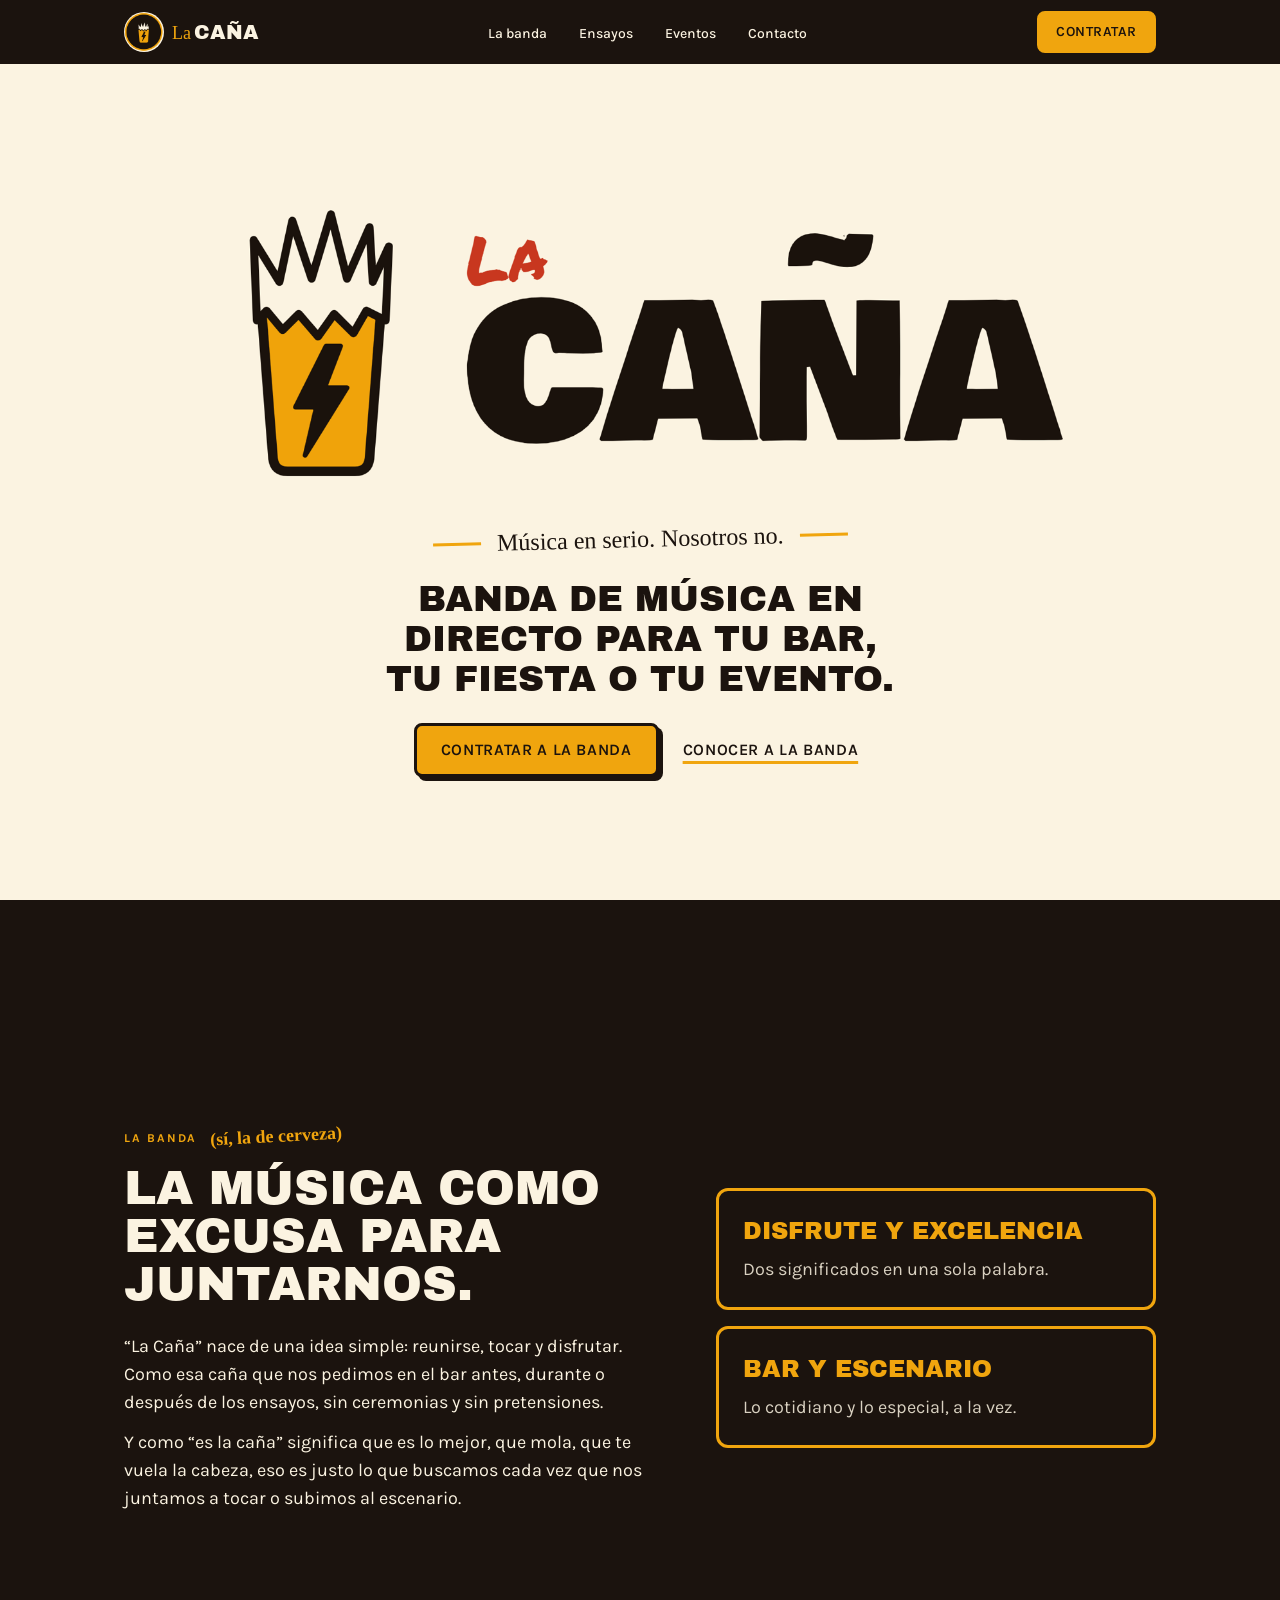
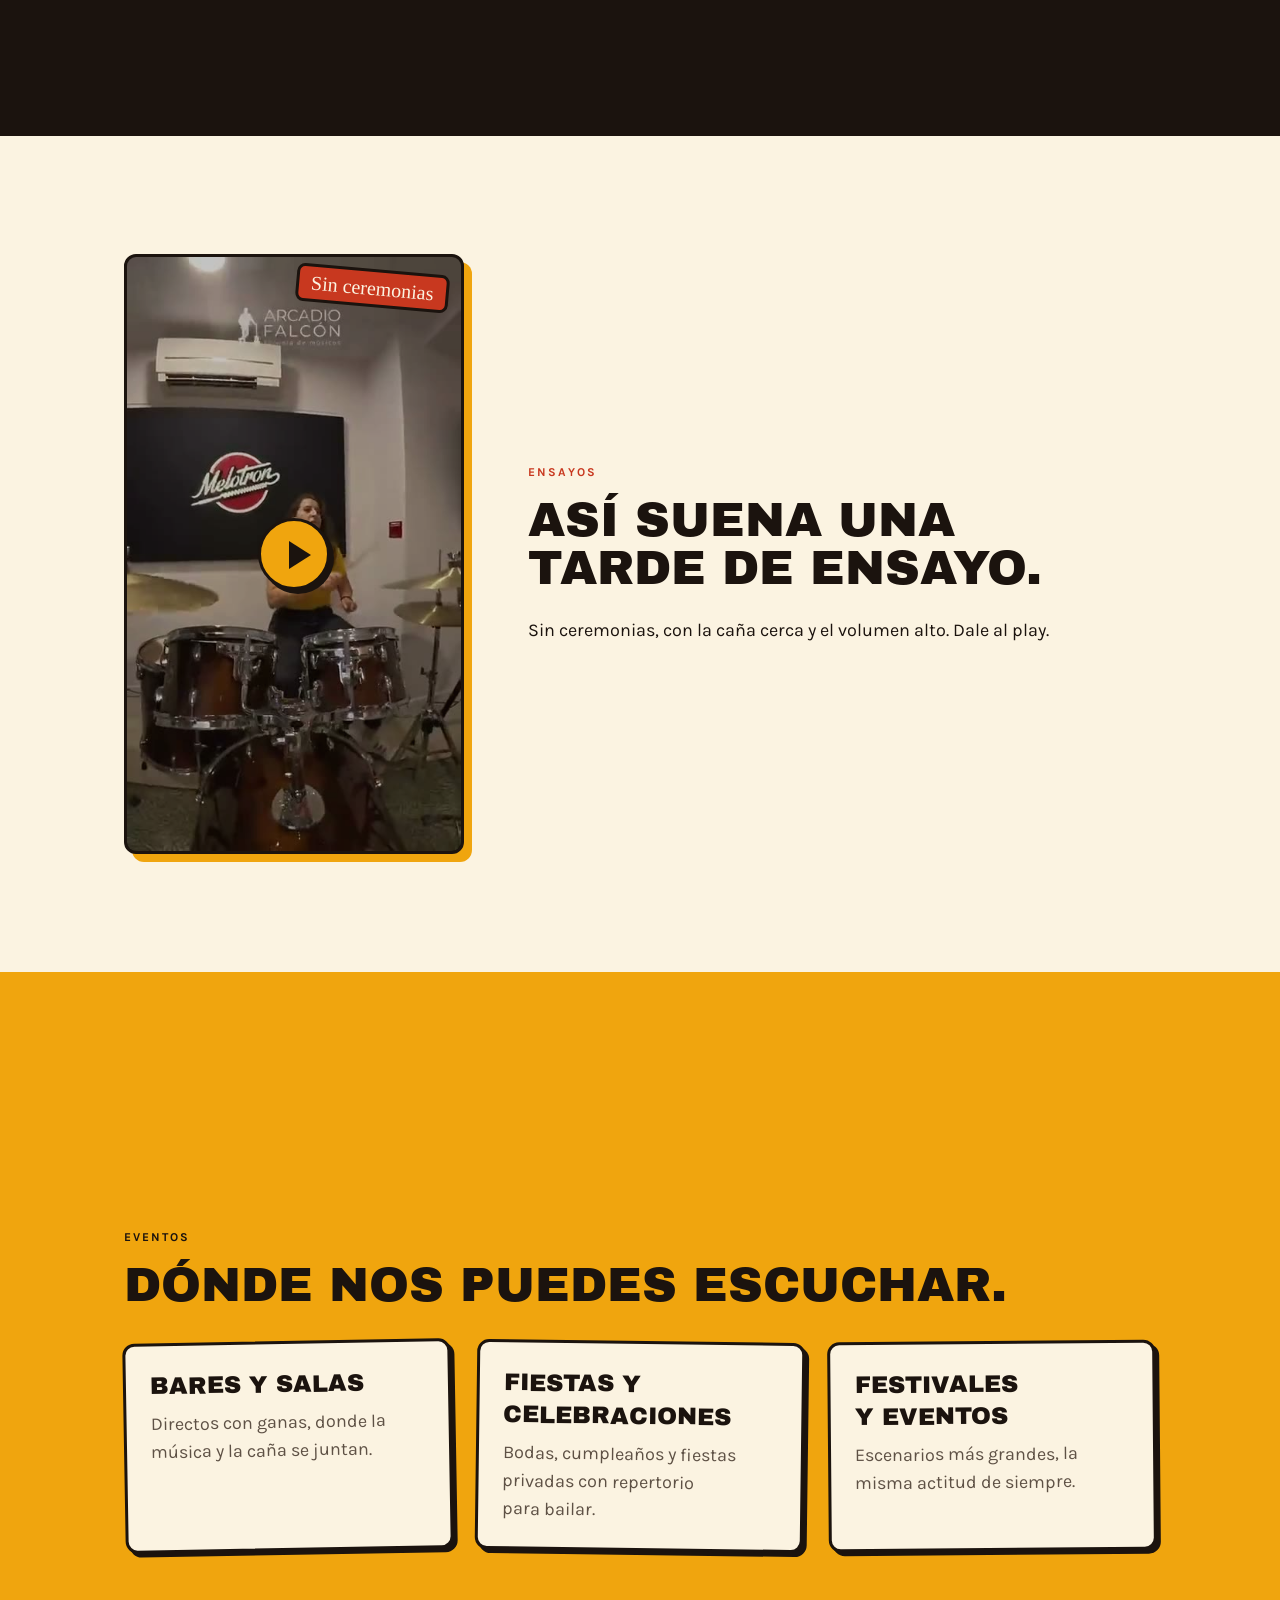
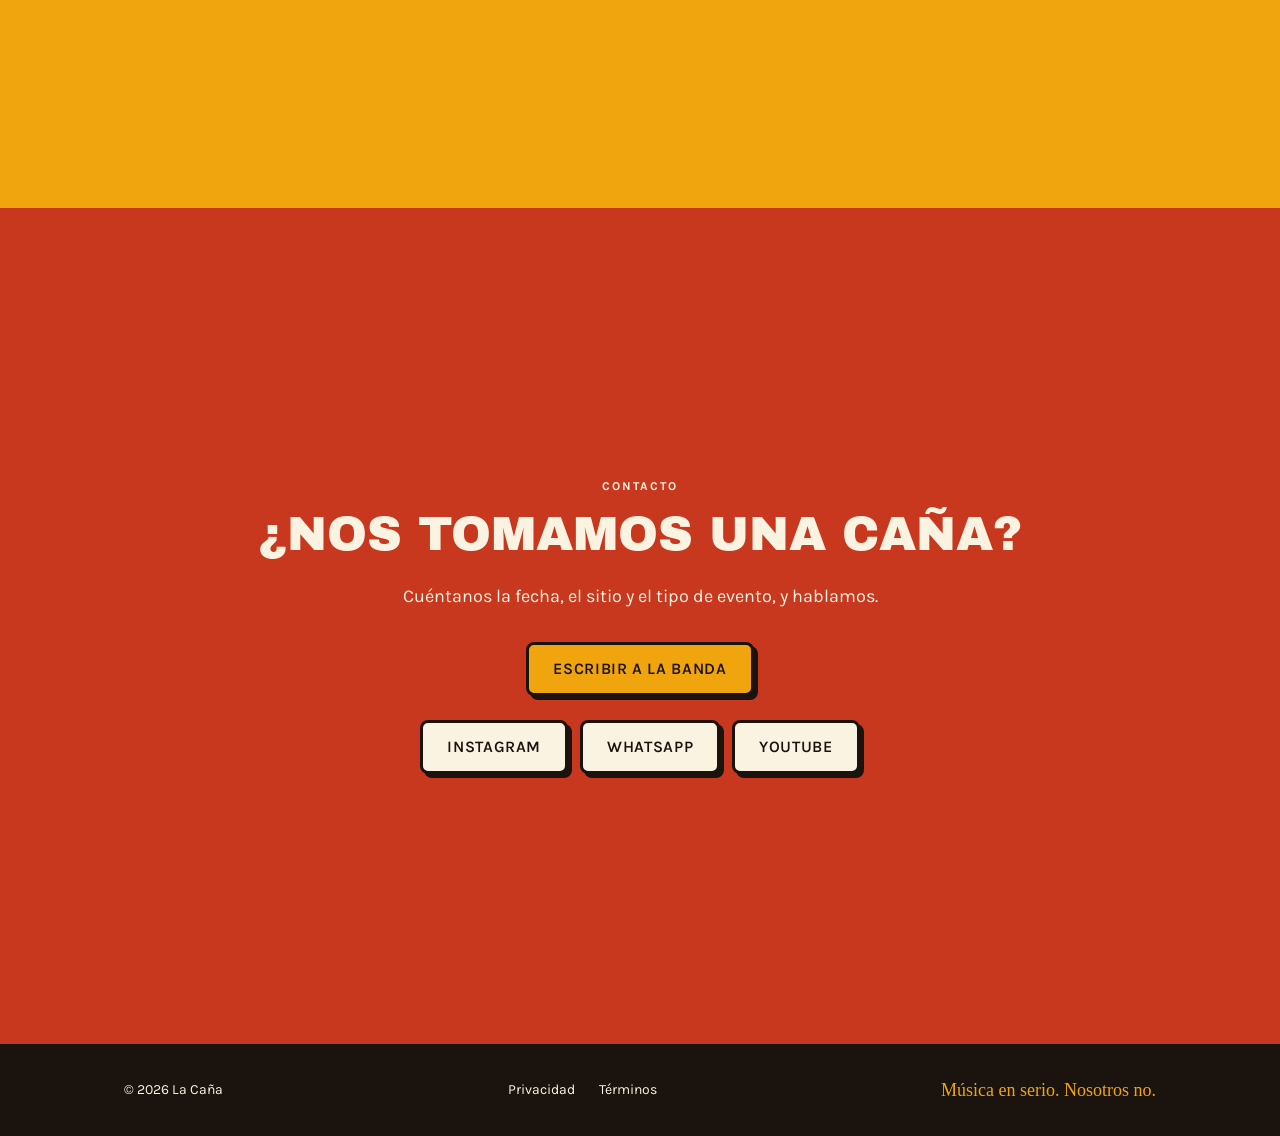
==== commit 684e77de: "Hero com h1 maior, lema em texto, CTA no celular, tom mais solto, play no vídeo e menu com Esc Co-Au" ====
--- a/index.html
+++ b/index.html
@@ -9,7 +9,7 @@
 <meta name="site-kind" content="other">
 <meta property="og:title" content="La Caña">
 <meta property="og:description" content="Música en serio. Nosotros no.">
-<meta property="og:image" content="assets/logo.png">
+<meta property="og:image" content="https://rodrigoweber1.github.io/banda-la-cana/assets/og.png">
 <link rel="icon" href="assets/avatar.png" type="image/png">
 <link rel="preconnect" href="https://fonts.googleapis.com">
 <link rel="preconnect" href="https://fonts.gstatic.com" crossorigin>
@@ -39,11 +39,12 @@
 
 <section class="hero" id="top">
   <div class="wrap">
-    <img src="assets/logo.png" alt="La Caña — Música en serio. Nosotros no." width="1400" height="642">
+    <img src="assets/logo-sin-lema.png" alt="La Caña" width="1400" height="499">
+    <p class="tagline hand">Música en serio. Nosotros no.</p>
     <h1>Banda de música en directo para tu bar, tu fiesta o tu evento.</h1>
     <div class="cta">
       <a class="btn" href="#contacto">Contratar a la banda</a>
-      <a class="btn alt" href="#banda">Conocer a la banda</a>
+      <a class="textlink" href="#banda">Conocer a la banda</a>
     </div>
   </div>
 </section>
@@ -51,7 +52,7 @@
 <section class="dark" id="banda">
   <div class="wrap split">
     <div>
-      <p class="eyebrow">La banda</p>
+      <p class="eyebrow">La banda <span class="note hand">(sí, la de cerveza)</span></p>
       <h2>La música como excusa para juntarnos.</h2>
       <p class="lead">“La Caña” nace de una idea simple: reunirse, tocar y disfrutar. Como esa caña que nos pedimos en el bar antes, durante o después de los ensayos, sin ceremonias y sin pretensiones.</p>
       <p class="lead">Y como “es la caña” significa que es lo mejor, que mola, que te vuela la cabeza, eso es justo lo que buscamos cada vez que nos juntamos a tocar o subimos al escenario.</p>
@@ -67,6 +68,8 @@
   <div class="wrap ensayo">
     <div class="frame">
       <video controls playsinline preload="metadata" poster="assets/ensayo-1.jpg" src="assets/ensayo-1.mp4" aria-label="Vídeo de un ensayo de La Caña"></video>
+      <button class="play" type="button" aria-label="Reproducir el ensayo" hidden><span aria-hidden="true"></span></button>
+      <span class="sticker hand" aria-hidden="true">Sin ceremonias</span>
     </div>
     <div>
       <p class="eyebrow">Ensayos</p>
@@ -115,9 +118,15 @@
 <script>
 (function(){
   var b=document.querySelector('.menu-btn'),m=document.getElementById('menu');
-  function set(o){m.classList.toggle('open',o);b.setAttribute('aria-expanded',o);b.textContent=o?'Cerrar':'Menú'}
+  var main=document.getElementById('contenido');
+  function set(o){m.classList.toggle('open',o);b.setAttribute('aria-expanded',o);b.textContent=o?'Cerrar':'Menú';main.inert=o&&matchMedia('(max-width:720px)').matches;if(!o)b.focus({preventScroll:true})}
+  document.addEventListener('keydown',function(e){if(e.key==='Escape'&&m.classList.contains('open'))set(false)});
   b.addEventListener('click',function(){set(!m.classList.contains('open'))});
   m.addEventListener('click',function(e){if(e.target.tagName==='A')set(false)});
+  var v=document.querySelector('.frame video'),p=document.querySelector('.frame .play');
+  if(v&&p){v.removeAttribute('controls');p.hidden=false;
+    p.addEventListener('click',function(){v.setAttribute('controls','');p.hidden=true;v.play()});
+    v.addEventListener('ended',function(){v.removeAttribute('controls');p.hidden=false});}
   var links=[].slice.call(m.querySelectorAll('a'));
   if('IntersectionObserver' in window){
     var io=new IntersectionObserver(function(es){es.forEach(function(e){
--- a/assets/style.css
+++ b/assets/style.css
@@ -32,7 +32,7 @@
 /* nav */
 nav{position:sticky;top:0;z-index:20;background:var(--ink);color:var(--cream);height:var(--nav-h)}
 nav .wrap{display:flex;align-items:center;justify-content:space-between;height:100%}
-.brand{display:flex;align-items:center;gap:8px;text-decoration:none;font:400 20px/28px 'Archivo Black';text-transform:uppercase}
+.brand{white-space:nowrap;display:flex;align-items:center;gap:8px;text-decoration:none;font:400 20px/28px 'Archivo Black';text-transform:uppercase}
 .brand img{width:40px;height:40px;border-radius:50%}
 .brand .hand{color:var(--amber);font-size:18px;margin-right:-4px}
 nav ul{display:flex;gap:32px;list-style:none;padding:0}
@@ -40,7 +40,7 @@
 nav ul a::after{content:"";position:absolute;left:0;right:0;bottom:0;height:2px;background:var(--amber);transform:scaleX(0);transform-origin:left;transition:transform .5s var(--ease)}
 nav ul a:hover::after,nav ul a:focus-visible::after,nav ul a[aria-current]::after{transform:scaleX(1)}
 .nav-cta{display:flex;align-items:center;gap:12px}
-.menu-btn{display:none;background:none;border:2px solid var(--cream);color:var(--cream);font:600 14px/20px Karla;letter-spacing:.08em;text-transform:uppercase;padding:8px 12px;border-radius:8px;cursor:pointer}
+.menu-btn{min-height:44px;display:none;background:none;border:2px solid var(--cream);color:var(--cream);font:600 14px/20px Karla;letter-spacing:.08em;text-transform:uppercase;padding:8px 12px;border-radius:8px;cursor:pointer}
 
 /* buttons: one pair; only transform animates */
 .btn{display:inline-block;background:var(--amber);color:var(--ink);font:600 16px/24px Karla;letter-spacing:.04em;text-transform:uppercase;padding:12px 24px;border:3px solid var(--ink);border-radius:8px;text-decoration:none;box-shadow:4px 4px 0 var(--ink);transition:transform .3s var(--ease);cursor:pointer}
@@ -53,7 +53,8 @@
 
 @media(max-width:720px){
   .menu-btn{display:block}
-  nav .btn{display:none}
+  nav .btn{padding:8px 12px}
+  main>section:not(.hero){min-height:0;padding:48px 0}
   nav ul{position:fixed;inset:var(--nav-h) 0 0 0;background:var(--ink);flex-direction:column;justify-content:center;align-items:center;gap:32px;display:none}
   nav ul.open{display:flex}
   nav ul a{font:400 30px/36px 'Archivo Black';text-transform:uppercase}
@@ -63,10 +64,16 @@
 /* hero */
 .hero{text-align:center}
 .hero .wrap{display:flex;flex-direction:column;align-items:center;gap:24px}
-.hero img{width:min(900px,100%);max-height:52svh;object-fit:contain;height:auto;display:block}
-.hero h1{font:600 18px/28px Karla;text-transform:none;max-width:34ch}
-@media(min-width:900px){.hero h1{font-size:24px;line-height:32px}}
-.cta{display:flex;gap:16px;justify-content:center;flex-wrap:wrap;width:100%}
+.hero img{width:min(900px,100%);object-fit:contain;height:auto;display:block}
+.hero h1{font-size:24px;line-height:32px;max-width:24ch}
+@media(min-width:900px){.hero h1{font-size:36px;line-height:40px}}
+.hero img{max-height:42svh}
+.tagline{display:flex;align-items:center;gap:16px;font-size:24px;line-height:32px;transform:rotate(-1.5deg);margin-top:-8px}
+.tagline::before,.tagline::after{content:"";width:48px;height:3px;background:var(--amber)}
+@media(max-width:480px){.tagline{font-size:18px;line-height:28px;white-space:nowrap;gap:8px}.tagline::before,.tagline::after{width:16px}.brand img{display:none}}
+.textlink{font:600 16px/24px Karla;letter-spacing:.04em;text-transform:uppercase;text-decoration:underline;text-decoration-thickness:3px;text-underline-offset:6px;text-decoration-color:var(--amber);padding:12px 8px}
+.textlink:hover{text-decoration-color:var(--red)}
+.cta{display:flex;gap:16px;justify-content:center;align-items:center;flex-wrap:wrap;width:100%}
 
 /* name */
 .dark{background:var(--ink);color:var(--cream)}
@@ -107,7 +114,7 @@
 footer .hand{color:var(--amber);font-size:18px;line-height:28px}
 footer nav{position:static;height:auto;background:none;display:block}
 footer ul{display:flex;gap:24px;list-style:none;padding:0}
-footer a{position:relative;text-decoration:none}
+footer a{position:relative;text-decoration:none;display:inline-block;padding:12px 0}
 footer a::after{content:"";position:absolute;left:0;right:0;bottom:-2px;height:2px;background:var(--amber);transform:scaleX(0);transform-origin:left;transition:transform .5s var(--ease)}
 footer a:hover::after,footer a:focus-visible::after{transform:scaleX(1)}
 
@@ -129,3 +136,18 @@
   *{transition:none!important;scroll-behavior:auto!important}
   .frame:hover video{transform:none}
 }
+
+/* tono: menos formal */
+.note{font-size:18px;line-height:24px;letter-spacing:0;color:var(--amber);display:inline-block;margin-left:8px;transform:rotate(-3deg);text-transform:none}
+.frame{position:relative}
+.play{position:absolute;inset:0;display:grid;place-items:center;background:rgba(27,19,14,.25);border:0;cursor:pointer}
+.play[hidden]{display:none}
+.play span{width:72px;height:72px;border-radius:50%;background:var(--amber);border:3px solid var(--ink);box-shadow:4px 4px 0 var(--ink);position:relative;transition:transform .3s var(--ease)}
+.play span::after{content:"";position:absolute;left:28px;top:20px;border-style:solid;border-width:14px 0 14px 22px;border-color:transparent transparent transparent var(--ink)}
+.play:hover span{transform:scale(1.06)}
+.play:active span{transform:scale(.98)}
+.sticker{position:absolute;right:12px;top:12px;background:var(--red);color:var(--cream);font-size:20px;line-height:24px;padding:4px 12px;border:3px solid var(--ink);border-radius:8px;transform:rotate(5deg);pointer-events:none}
+.cards .card:nth-child(1){transform:rotate(-1deg)}
+.cards .card:nth-child(2){transform:rotate(.75deg)}
+.cards .card:nth-child(3){transform:rotate(-.5deg)}
+@media(max-width:720px){.cards .card{transform:none!important}}
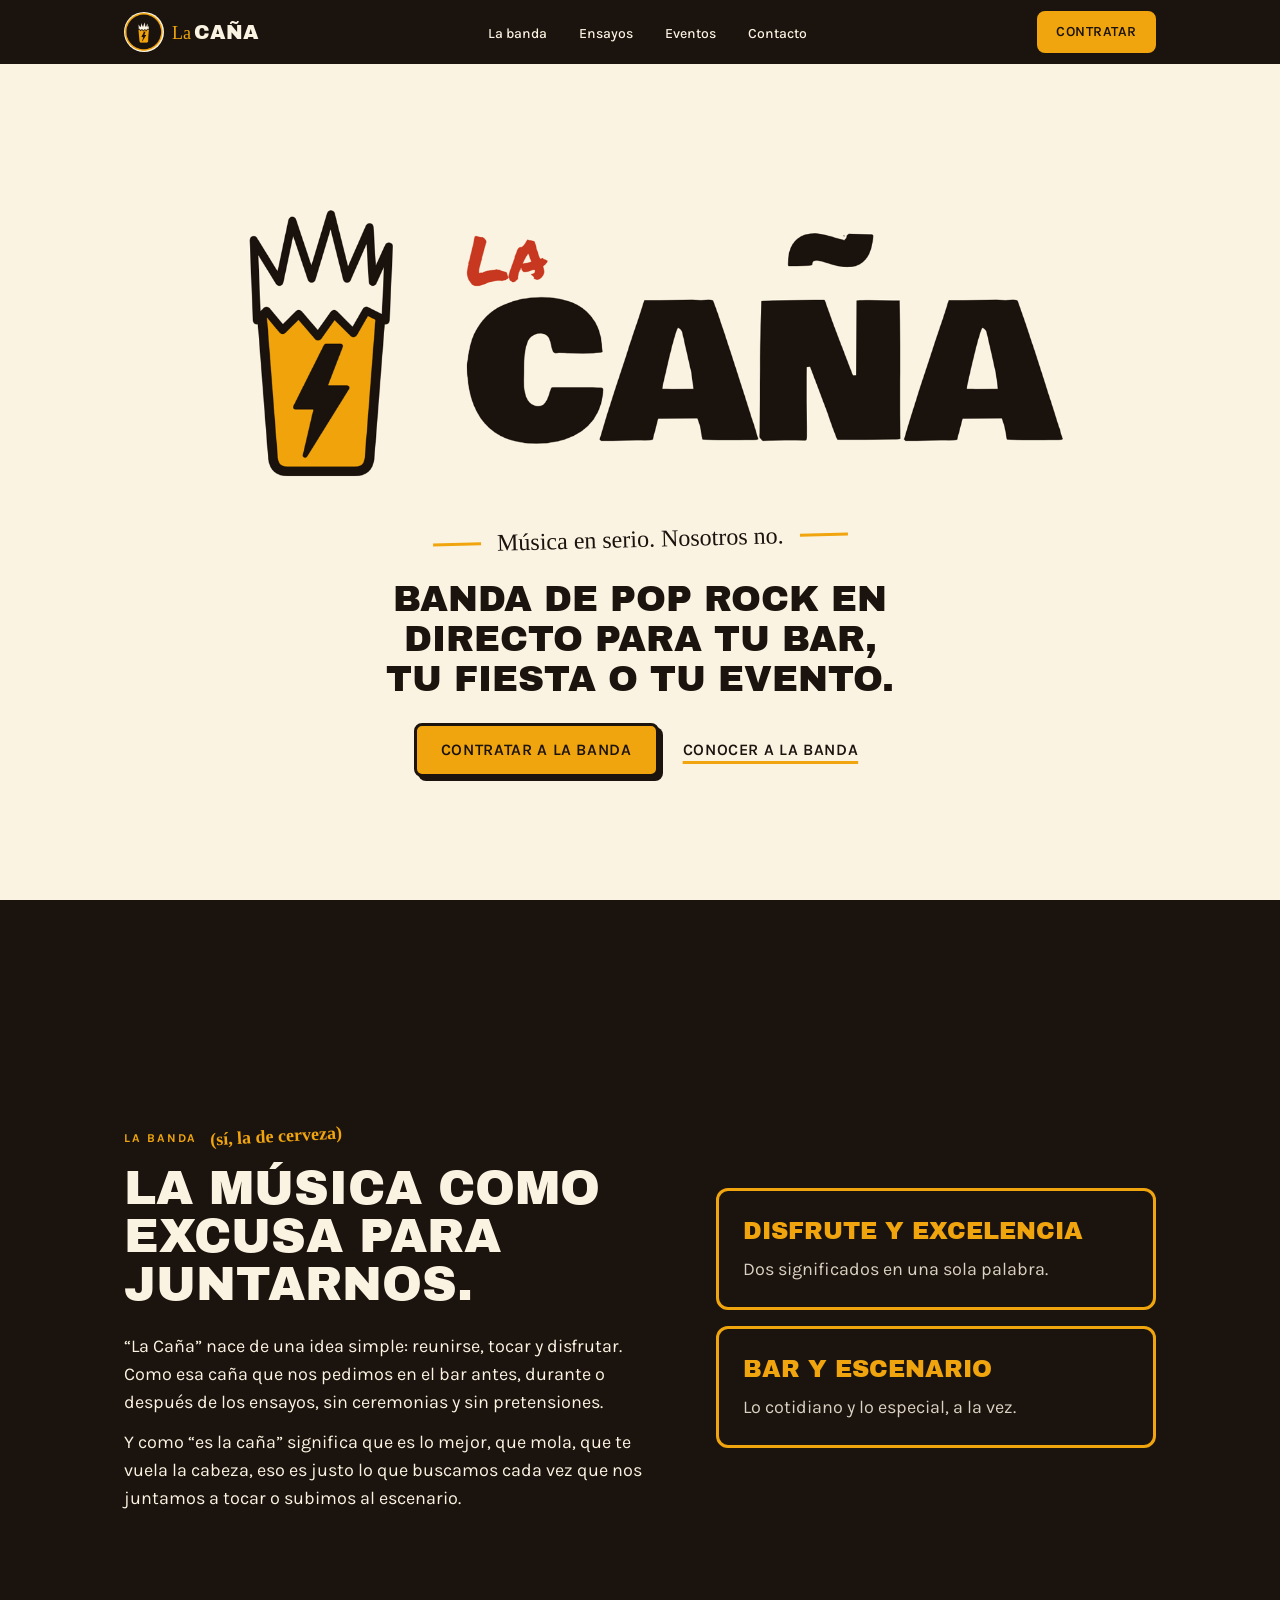
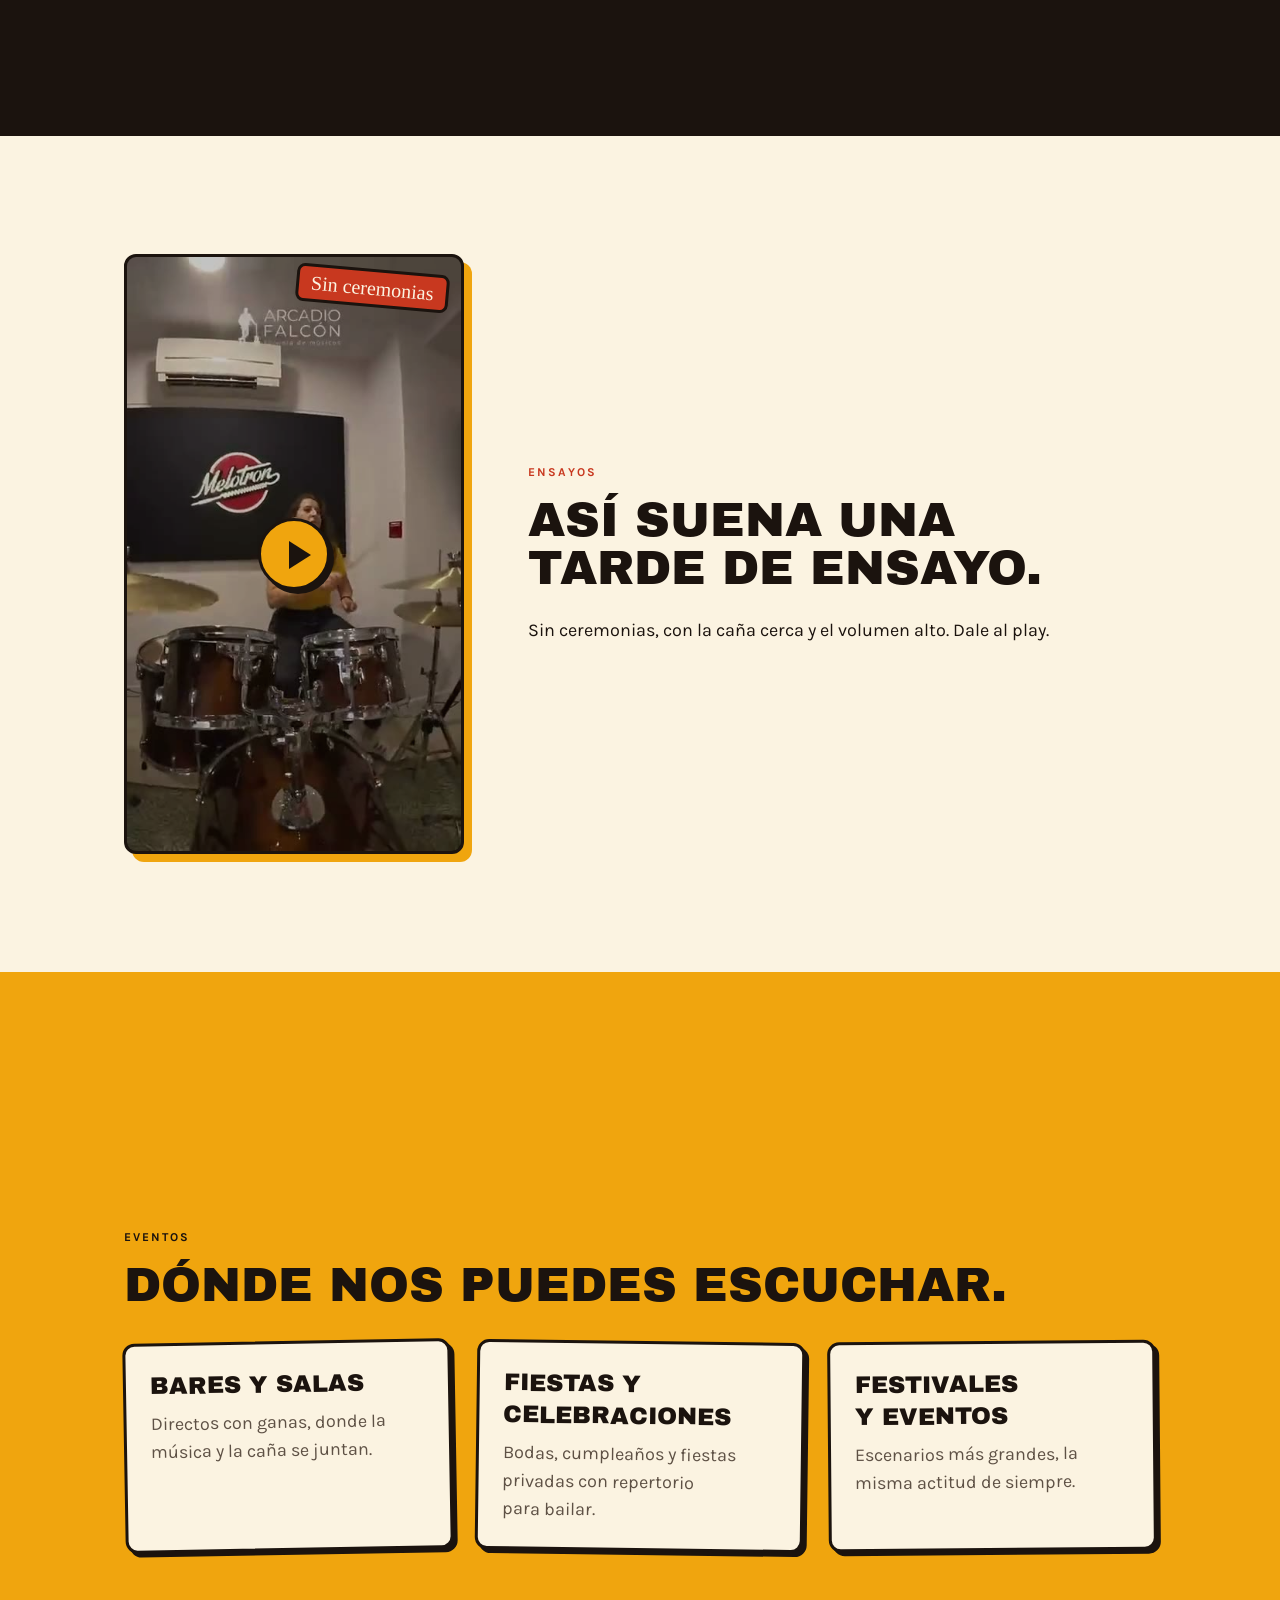
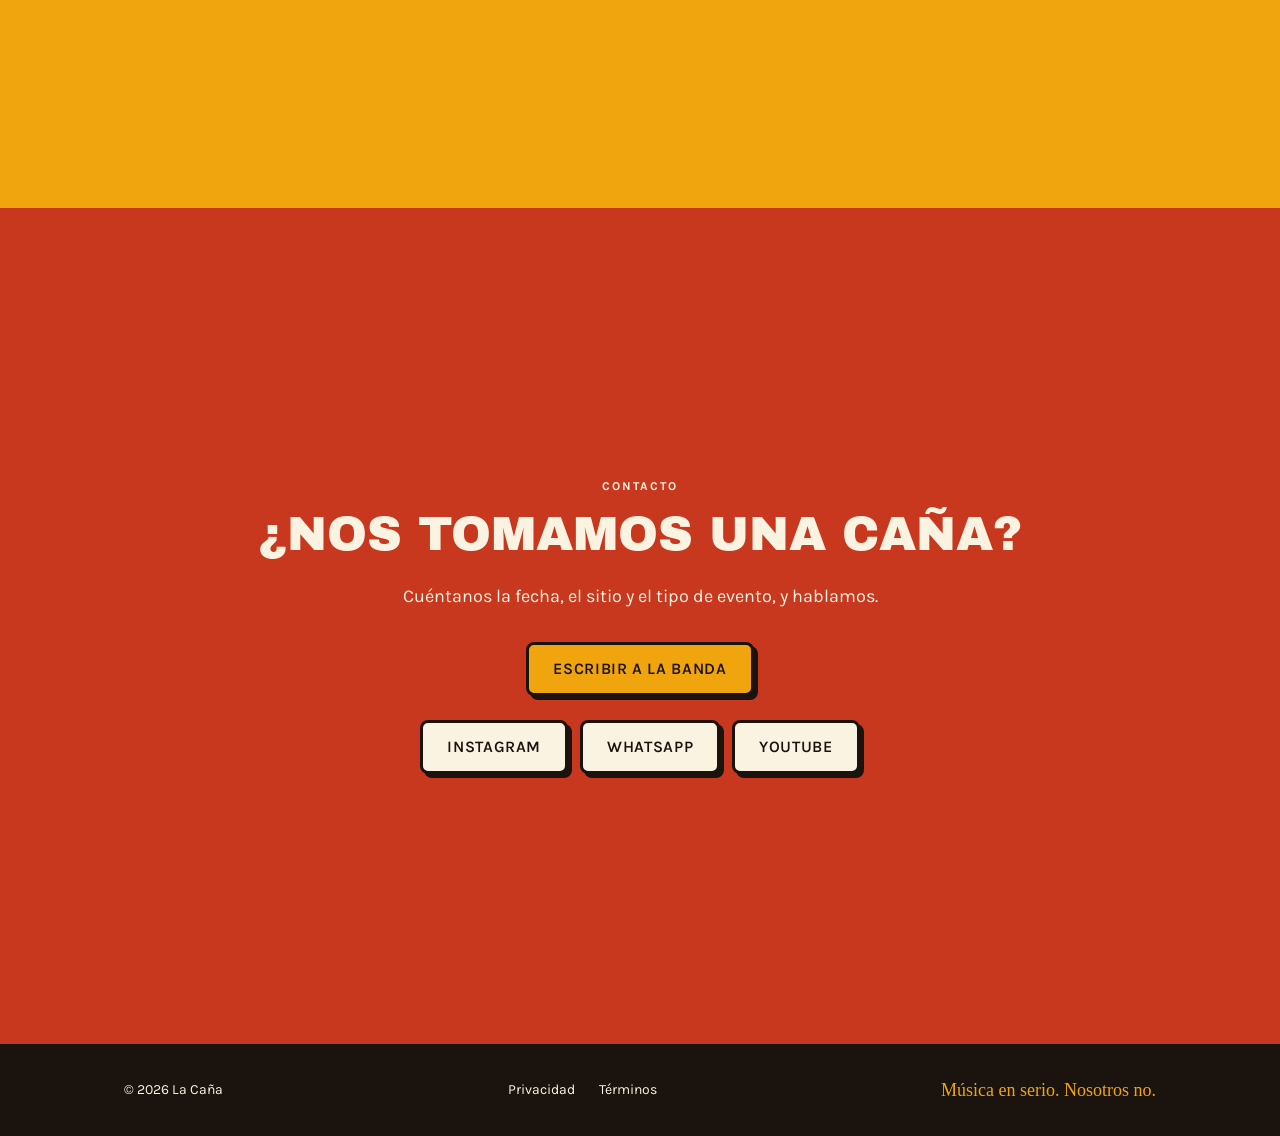
==== commit 4c96e5e2: "Menciona o gênero (pop rock) no hero Co-Authored-By: Claude Sonnet 5.5 <noreply@anthropic.com>" ====
--- a/index.html
+++ b/index.html
@@ -41,7 +41,7 @@
   <div class="wrap">
     <img src="assets/logo-sin-lema.png" alt="La Caña" width="1400" height="499">
     <p class="tagline hand">Música en serio. Nosotros no.</p>
-    <h1>Banda de música en directo para tu bar, tu fiesta o tu evento.</h1>
+    <h1>Banda de pop rock en directo para tu bar, tu fiesta o tu evento.</h1>
     <div class="cta">
       <a class="btn" href="#contacto">Contratar a la banda</a>
       <a class="textlink" href="#banda">Conocer a la banda</a>
